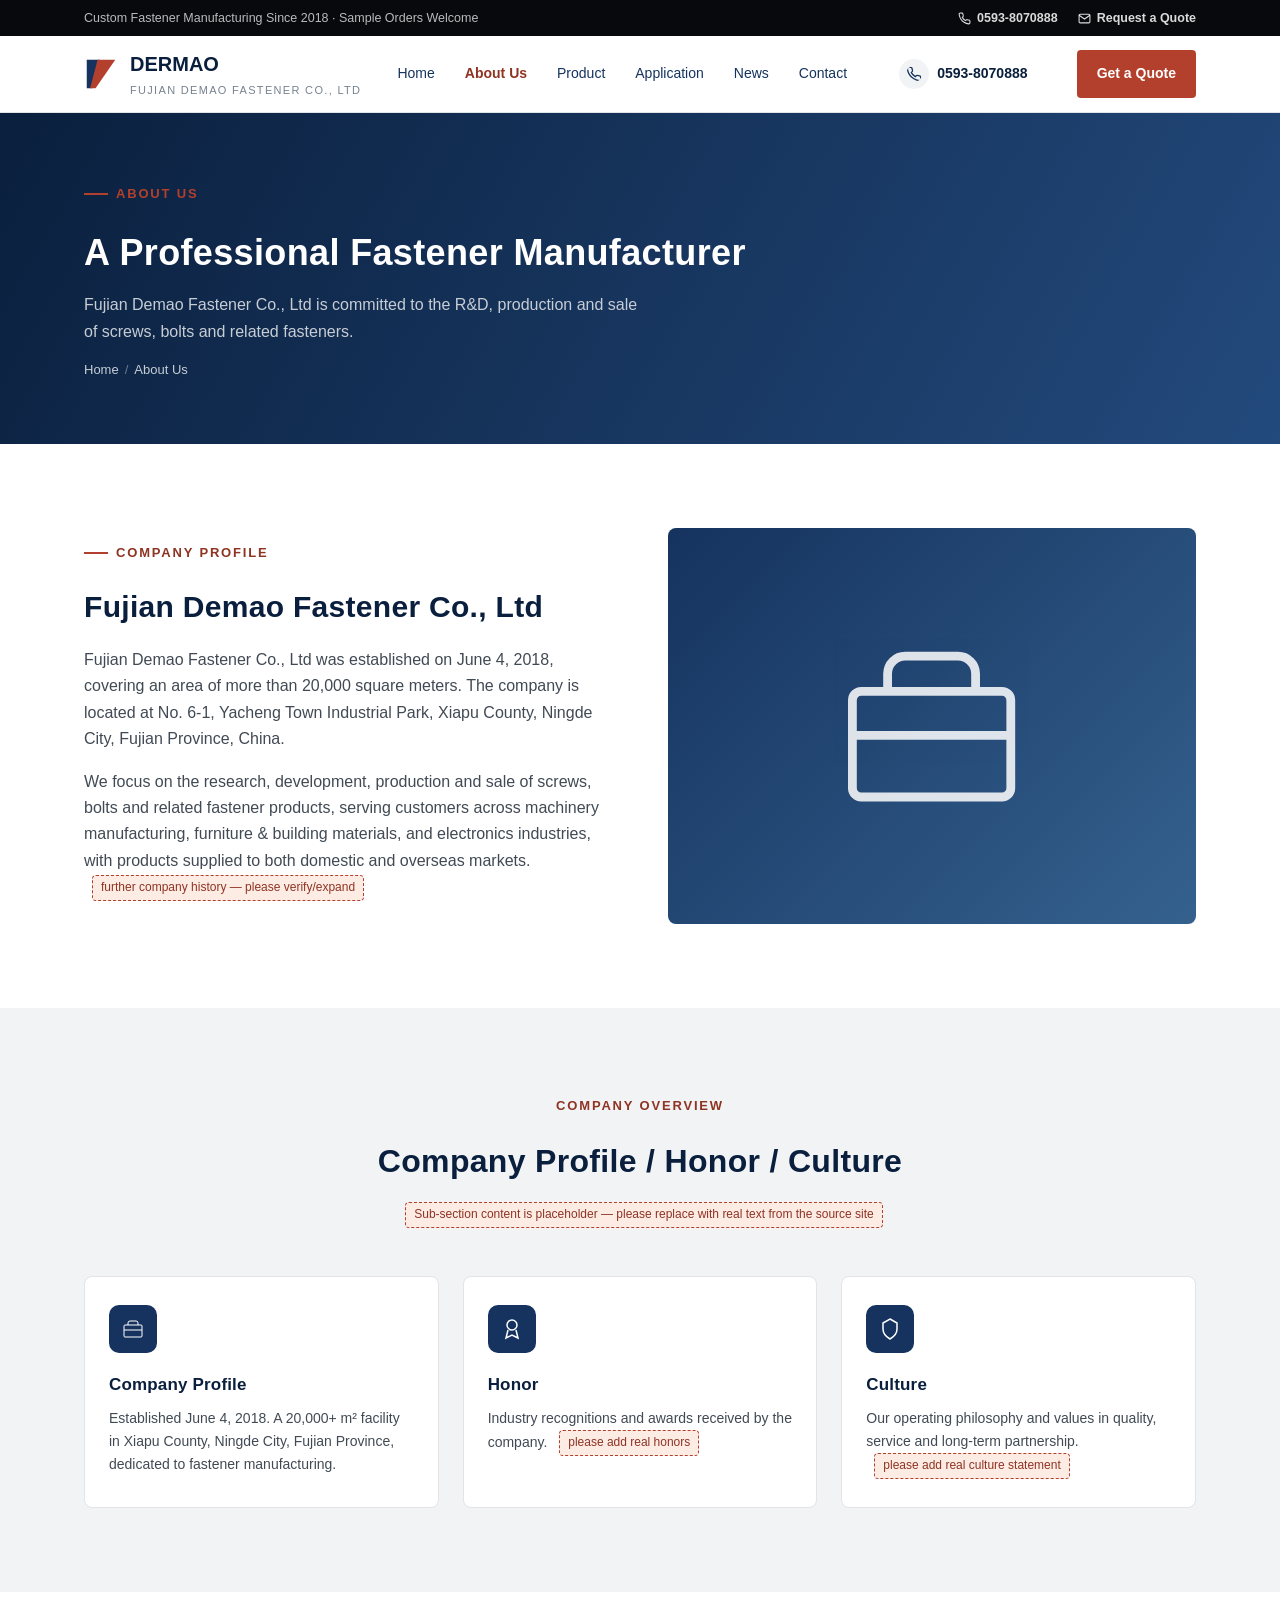
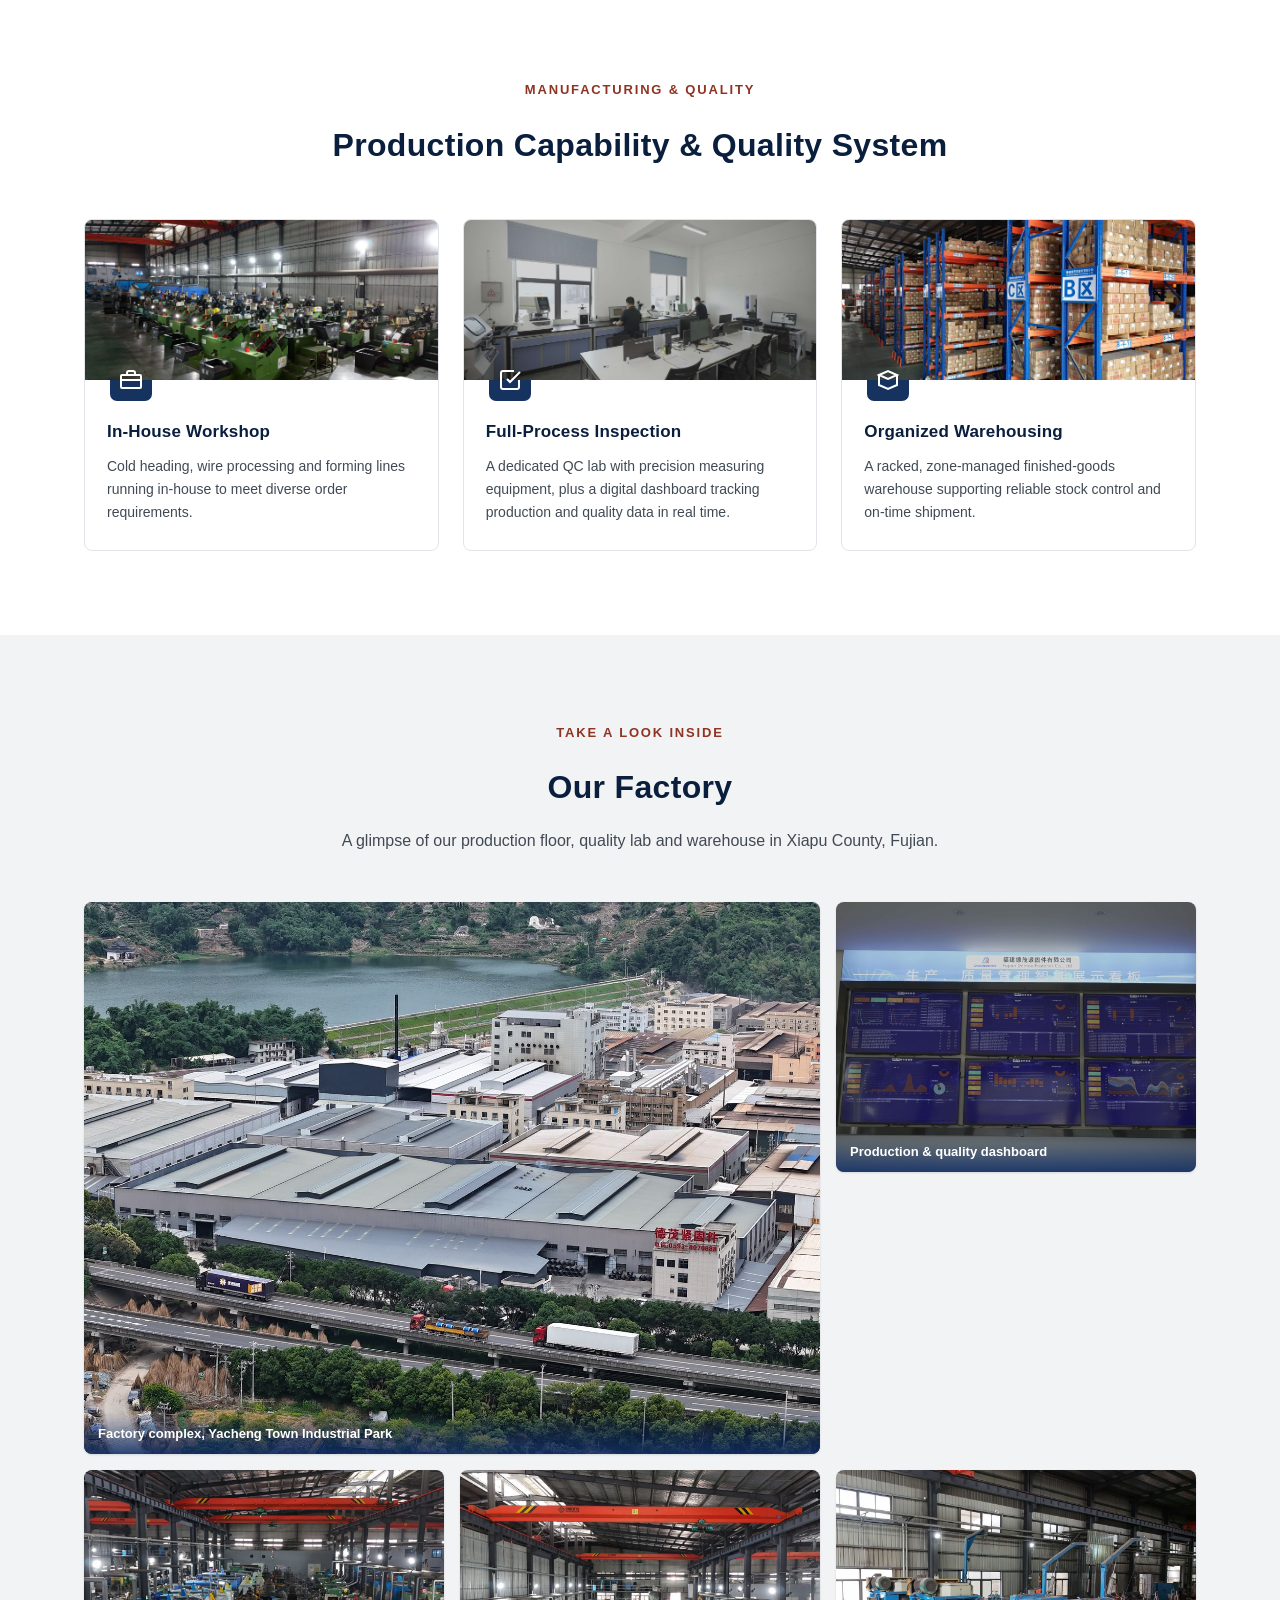
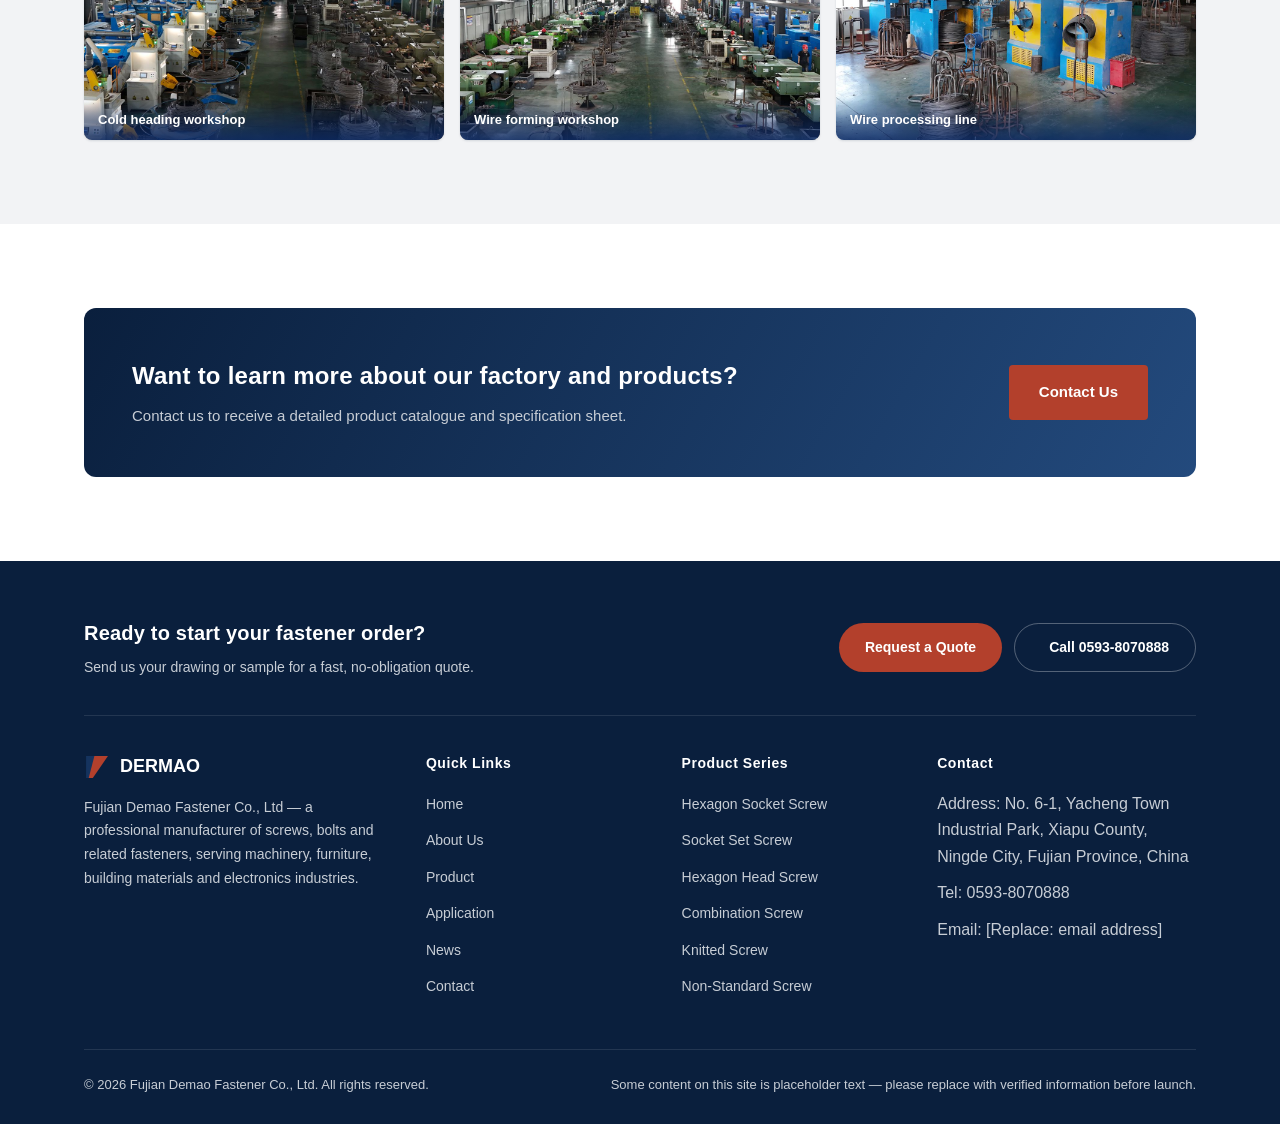
==== about.html @ 8a33d59e "Add files via upload" ====
<!DOCTYPE html>
<html lang="en">
<head>
<meta charset="UTF-8" />
<meta name="viewport" content="width=device-width, initial-scale=1.0" />
<title>About Us | Fujian Demao Fastener Co., Ltd</title>
<meta name="description" content="Learn about Fujian Demao Fastener Co., Ltd — established 2018, located in Xiapu County, Ningde City, Fujian Province." />
<link rel="icon" href="data:image/svg+xml,%3Csvg xmlns=%27http://www.w3.org/2000/svg%27 viewBox=%270 0 100 100%27%3E%3Cpolygon points=%278,8 46,8 24,92 8,92%27 fill=%27%2315335e%27/%3E%3Cpolygon points=%2740,8 92,8 34,92 18,92%27 fill=%27%23b3402c%27/%3E%3C/svg%3E" />
<link rel="stylesheet" href="css/style.css" />
</head>
<body>

<div class="topbar">
  <div class="container topbar-inner">
    <span class="topbar-msg">Custom Fastener Manufacturing Since 2018 &middot; Sample Orders Welcome</span>
    <div class="topbar-contact">
      <a href="tel:+865938070888"><svg viewBox="0 0 24 24" fill="none" stroke="currentColor" stroke-width="2"><path d="M22 16.9v3a2 2 0 01-2.2 2 19.8 19.8 0 01-8.6-3.1 19.5 19.5 0 01-6-6A19.8 19.8 0 012.1 4.2 2 2 0 014.1 2h3a2 2 0 012 1.7c.1.9.3 1.8.6 2.7a2 2 0 01-.4 2.1L8 9.9a16 16 0 006 6l1.4-1.3a2 2 0 012.1-.4c.9.3 1.8.5 2.7.6a2 2 0 011.8 2z"></path></svg> 0593-8070888</a>
      <a href="contact.html"><svg viewBox="0 0 24 24" fill="none" stroke="currentColor" stroke-width="2"><rect x="2" y="4" width="20" height="16" rx="2"></rect><path d="M22 6l-10 7L2 6"></path></svg> Request a Quote</a>
    </div>
  </div>
</div>
<header class="site-header">
  <div class="container nav">
    <a href="index.html" class="brand">
      <span class="brand-mark">
        <svg viewBox="0 0 100 100" aria-hidden="true">
          <polygon points="8,8 46,8 24,92 8,92" fill="#15335e"></polygon>
          <polygon points="40,8 92,8 34,92 18,92" fill="#b3402c"></polygon>
        </svg>
      </span>
      <span>
        DERMAO
        <span class="brand-text-en">Fujian Demao Fastener Co., Ltd</span>
      </span>
    </a>
    <nav class="nav-links">
      <a href="index.html">Home</a>
      <a href="about.html" class="active">About Us</a>
      <a href="products.html">Product</a>
      <a href="application.html">Application</a>
      <a href="news.html">News</a>
      <a href="contact.html">Contact</a>
    </nav>
    <a href="tel:+865938070888" class="nav-phone"><svg viewBox="0 0 24 24" fill="none" stroke="currentColor" stroke-width="2"><path d="M22 16.9v3a2 2 0 01-2.2 2 19.8 19.8 0 01-8.6-3.1 19.5 19.5 0 01-6-6A19.8 19.8 0 012.1 4.2 2 2 0 014.1 2h3a2 2 0 012 1.7c.1.9.3 1.8.6 2.7a2 2 0 01-.4 2.1L8 9.9a16 16 0 006 6l1.4-1.3a2 2 0 012.1-.4c.9.3 1.8.5 2.7.6a2 2 0 011.8 2z"></path></svg> 0593-8070888</a>
    <div class="nav-cta">
      <a href="contact.html" class="btn btn-primary">Get a Quote</a>
    </div>
    <button class="nav-toggle" aria-label="Open menu">
      <span></span><span></span><span></span>
    </button>
  </div>
</header>

<section class="page-hero">
  <div class="container">
    <div class="eyebrow">About Us</div>
    <h1>A Professional Fastener Manufacturer</h1>
    <p>Fujian Demao Fastener Co., Ltd is committed to the R&amp;D, production and sale of screws, bolts and related fasteners.</p>
    <div class="breadcrumb">
      <a href="index.html">Home</a><span class="sep">/</span>About Us
    </div>
  </div>
</section>

<section class="section">
  <div class="container">
    <div class="split">
      <div>
        <div class="eyebrow" style="color:#8f3323">Company Profile</div>
        <h2>Fujian Demao Fastener Co., Ltd</h2>
        <p>
          Fujian Demao Fastener Co., Ltd was established on June 4, 2018, covering an area of more than 20,000 square meters.
          The company is located at No. 6-1, Yacheng Town Industrial Park, Xiapu County, Ningde City, Fujian Province, China.
        </p>
        <p style="margin-top:14px">
          We focus on the research, development, production and sale of screws, bolts and related fastener products,
          serving customers across machinery manufacturing, furniture &amp; building materials, and electronics industries,
          with products supplied to both domestic and overseas markets.
          <span class="placeholder-note">further company history — please verify/expand</span>
        </p>
      </div>
      <div class="split-media">
        <svg viewBox="0 0 24 24" fill="none" stroke="currentColor" stroke-width="1"><rect x="3" y="8" width="18" height="12" rx="1"></rect><path d="M7 8V6a2 2 0 012-2h6a2 2 0 012 2v2M3 13h18"></path></svg>
      </div>
    </div>
  </div>
</section>

<section class="section section-alt">
  <div class="container">
    <div class="section-head">
      <div class="eyebrow">Company Overview</div>
      <h2>Company Profile / Honor / Culture</h2>
      <p><span class="placeholder-note">Sub-section content is placeholder — please replace with real text from the source site</span></p>
    </div>
    <div class="grid-3">
      <div class="feature-card">
        <div class="feature-icon"><svg viewBox="0 0 24 24" fill="none" stroke="white" stroke-width="1"><rect x="3" y="8" width="18" height="12" rx="1"></rect><path d="M7 8V6a2 2 0 012-2h6a2 2 0 012 2v2M3 13h18"></path></svg></div>
        <h3>Company Profile</h3>
        <p>Established June 4, 2018. A 20,000+ m&sup2; facility in Xiapu County, Ningde City, Fujian Province, dedicated to fastener manufacturing.</p>
      </div>
      <div class="feature-card">
        <div class="feature-icon"><svg viewBox="0 0 24 24" fill="none" stroke="white" stroke-width="1.5"><circle cx="12" cy="8" r="5"></circle><path d="M8 13l-2 8 6-3 6 3-2-8"></path></svg></div>
        <h3>Honor</h3>
        <p>Industry recognitions and awards received by the company. <span class="placeholder-note">please add real honors</span></p>
      </div>
      <div class="feature-card">
        <div class="feature-icon"><svg viewBox="0 0 24 24" fill="none" stroke="white" stroke-width="1.5"><path d="M12 2l7 4v6c0 5-3.5 8-7 10-3.5-2-7-5-7-10V6z"></path></svg></div>
        <h3>Culture</h3>
        <p>Our operating philosophy and values in quality, service and long-term partnership. <span class="placeholder-note">please add real culture statement</span></p>
      </div>
    </div>
  </div>
</section>

<section class="section">
  <div class="container">
    <div class="section-head">
      <div class="eyebrow">Manufacturing &amp; Quality</div>
      <h2>Production Capability &amp; Quality System</h2>
    </div>
    <div class="grid-3">
      <div class="feature-card photo-card">
        <div class="feature-photo"><img src="images/factory/cold-heading-line.jpg" alt="In-house cold heading production line" loading="lazy" /></div>
        <div class="feature-card-body">
          <div class="feature-icon"><svg viewBox="0 0 24 24" fill="none" stroke="white" stroke-width="2"><rect x="2" y="7" width="20" height="13" rx="1"></rect><path d="M8 7V5a2 2 0 012-2h4a2 2 0 012 2v2M2 12h20"></path></svg></div>
          <h3>In-House Workshop</h3>
          <p>Cold heading, wire processing and forming lines running in-house to meet diverse order requirements.</p>
        </div>
      </div>
      <div class="feature-card photo-card">
        <div class="feature-photo"><img src="images/factory/qc-lab.jpg" alt="Quality inspection laboratory" loading="lazy" /></div>
        <div class="feature-card-body">
          <div class="feature-icon"><svg viewBox="0 0 24 24" fill="none" stroke="white" stroke-width="2"><path d="M9 11l3 3L22 4"></path><path d="M21 12v7a2 2 0 01-2 2H5a2 2 0 01-2-2V5a2 2 0 012-2h11"></path></svg></div>
          <h3>Full-Process Inspection</h3>
          <p>A dedicated QC lab with precision measuring equipment, plus a digital dashboard tracking production and quality data in real time.</p>
        </div>
      </div>
      <div class="feature-card photo-card">
        <div class="feature-photo"><img src="images/factory/warehouse.jpg" alt="Finished goods warehouse" loading="lazy" /></div>
        <div class="feature-card-body">
          <div class="feature-icon"><svg viewBox="0 0 24 24" fill="none" stroke="white" stroke-width="2"><path d="M3 7l9-4 9 4-9 4-9-4z"></path><path d="M3 7v10l9 4 9-4V7"></path></svg></div>
          <h3>Organized Warehousing</h3>
          <p>A racked, zone-managed finished-goods warehouse supporting reliable stock control and on-time shipment.</p>
        </div>
      </div>
    </div>
  </div>
</section>

<section class="section section-alt">
  <div class="container">
    <div class="section-head">
      <div class="eyebrow">Take a Look Inside</div>
      <h2>Our Factory</h2>
      <p>A glimpse of our production floor, quality lab and warehouse in Xiapu County, Fujian.</p>
    </div>
    <div class="gallery-grid">
      <div class="gallery-item wide">
        <img src="images/factory/aerial-overview.jpg" alt="Aerial view of the Fujian Demao Fastener factory complex" loading="lazy" />
        <div class="gallery-caption">Factory complex, Yacheng Town Industrial Park</div>
      </div>
      <div class="gallery-item">
        <img src="images/factory/quality-dashboard.jpg" alt="Real-time production and quality management dashboard" loading="lazy" />
        <div class="gallery-caption">Production &amp; quality dashboard</div>
      </div>
      <div class="gallery-item">
        <img src="images/factory/production-floor-1.jpg" alt="Cold heading production floor" loading="lazy" />
        <div class="gallery-caption">Cold heading workshop</div>
      </div>
      <div class="gallery-item">
        <img src="images/factory/production-floor-2.jpg" alt="Wire forming production floor" loading="lazy" />
        <div class="gallery-caption">Wire forming workshop</div>
      </div>
      <div class="gallery-item">
        <img src="images/factory/wire-processing.jpg" alt="Wire drawing and processing equipment" loading="lazy" />
        <div class="gallery-caption">Wire processing line</div>
      </div>
    </div>
  </div>
</section>

<section class="section">
  <div class="container">
    <div class="cta-band">
      <div>
        <h3>Want to learn more about our factory and products?</h3>
        <p>Contact us to receive a detailed product catalogue and specification sheet.</p>
      </div>
      <a href="contact.html" class="btn btn-primary">Contact Us</a>
    </div>
  </div>
</section>

<footer class="site-footer">
  <div class="container">
    <div class="footer-cta-row">
      <div>
        <h3>Ready to start your fastener order?</h3>
        <p>Send us your drawing or sample for a fast, no-obligation quote.</p>
      </div>
      <div class="footer-cta-buttons">
        <a href="contact.html" class="btn-pill btn-pill-accent">Request a Quote</a>
        <a href="tel:+865938070888" class="btn-pill btn-pill-outline"><svg viewBox="0 0 24 24" fill="none" stroke="currentColor" stroke-width="2"><path d="M22 16.9v3a2 2 0 01-2.2 2 19.8 19.8 0 01-8.6-3.1 19.5 19.5 0 01-6-6A19.8 19.8 0 012.1 4.2 2 2 0 014.1 2h3a2 2 0 012 1.7c.1.9.3 1.8.6 2.7a2 2 0 01-.4 2.1L8 9.9a16 16 0 006 6l1.4-1.3a2 2 0 012.1-.4c.9.3 1.8.5 2.7.6a2 2 0 011.8 2z"></path></svg> Call 0593-8070888</a>
      </div>
    </div>
    <div class="footer-grid">
      <div>
        <div class="footer-brand">
          <span class="brand-mark"><svg viewBox="0 0 100 100" aria-hidden="true">
          <polygon points="8,8 46,8 24,92 8,92" fill="#15335e"></polygon>
          <polygon points="40,8 92,8 34,92 18,92" fill="#b3402c"></polygon>
        </svg></span>
          DERMAO
        </div>
        <p class="footer-desc">Fujian Demao Fastener Co., Ltd — a professional manufacturer of screws, bolts and related fasteners, serving machinery, furniture, building materials and electronics industries.</p>
      </div>
      <div class="footer-col">
        <h4>Quick Links</h4>
        <ul>
          <li><a href="index.html">Home</a></li>
          <li><a href="about.html">About Us</a></li>
          <li><a href="products.html">Product</a></li>
          <li><a href="application.html">Application</a></li>
          <li><a href="news.html">News</a></li>
          <li><a href="contact.html">Contact</a></li>
        </ul>
      </div>
      <div class="footer-col">
        <h4>Product Series</h4>
        <ul>
          <li><a href="products.html">Hexagon Socket Screw</a></li>
          <li><a href="products.html">Socket Set Screw</a></li>
          <li><a href="products.html">Hexagon Head Screw</a></li>
          <li><a href="products.html">Combination Screw</a></li>
          <li><a href="products.html">Knitted Screw</a></li>
          <li><a href="products.html">Non-Standard Screw</a></li>
        </ul>
      </div>
      <div class="footer-col">
        <h4>Contact</h4>
        <ul>
          <li>Address: No. 6-1, Yacheng Town Industrial Park, Xiapu County, Ningde City, Fujian Province, China</li>
          <li>Tel: 0593-8070888</li>
          <li>Email: [Replace: email address]</li>
        </ul>
      </div>
    </div>
    <div class="footer-bottom">
      <span>&copy; <span id="year">2026</span> Fujian Demao Fastener Co., Ltd. All rights reserved.</span>
      <span>Some content on this site is placeholder text — please replace with verified information before launch.</span>
    </div>
  </div>
</footer>

<script src="js/main.js"></script>
</body>
</html>
---- css/style.css ----
/* ==========================================================================
   Fujian Demao Fastener Co., Ltd — 网站样式
   配色：深蓝 #16324f（专业/工业） + 灰白 #f4f5f7（背景） + 橙色 #e8622c（强调）
   ========================================================================== */

:root {
  --navy-900: #0a1f3d;
  --navy-800: #15335e;
  --navy-700: #234a7d;
  --navy-600: #35618f;
  --steel-100: #f2f3f5;
  --steel-200: #e1e4e8;
  --steel-300: #c7cdd5;
  --steel-500: #77828f;
  --steel-700: #414a54;
  --ink-900: #14181d;
  --accent-500: #b3402c;
  --accent-600: #8f3323;
  --white: #ffffff;
  --dark-950: #07090c;
  --dark-900: #10141a;
  --dark-800: #191f27;
  --divider-dark: rgba(255, 255, 255, 0.14);
  --radius: 8px;
  --shadow-sm: 0 1px 3px rgba(15, 39, 64, 0.08), 0 1px 2px rgba(15, 39, 64, 0.06);
  --shadow-md: 0 6px 20px rgba(15, 39, 64, 0.12);
  --shadow-lg: 0 20px 50px rgba(15, 39, 64, 0.18);
  --container: 1160px;
  --font-sans: -apple-system, BlinkMacSystemFont, "Segoe UI", Roboto, "Helvetica Neue",
    Arial, sans-serif;
}

* { box-sizing: border-box; }
html { scroll-behavior: smooth; }

body {
  margin: 0;
  font-family: var(--font-sans);
  color: var(--ink-900);
  background: var(--white);
  line-height: 1.65;
  -webkit-font-smoothing: antialiased;
}

img { max-width: 100%; display: block; }
a { color: inherit; text-decoration: none; }
ul { margin: 0; padding: 0; list-style: none; }
h1, h2, h3, h4 { margin: 0; font-weight: 700; letter-spacing: 0.01em; }
p { margin: 0; }

.container {
  max-width: var(--container);
  margin: 0 auto;
  padding: 0 24px;
}

.placeholder-note {
  display: inline-block;
  font-size: 12px;
  color: var(--accent-600);
  background: #fdece4;
  border: 1px dashed var(--accent-500);
  border-radius: 4px;
  padding: 2px 8px;
  margin-left: 8px;
  vertical-align: middle;
}

/* ---------- Buttons ---------- */
.btn {
  display: inline-flex;
  align-items: center;
  gap: 8px;
  padding: 13px 28px;
  border-radius: 4px;
  font-weight: 600;
  font-size: 15px;
  border: 2px solid transparent;
  cursor: pointer;
  transition: transform 0.15s ease, box-shadow 0.15s ease, background 0.15s ease, color 0.15s ease;
}
.btn-primary {
  background: var(--accent-500);
  color: var(--white);
}
.btn-primary:hover { background: var(--accent-600); transform: translateY(-1px); box-shadow: var(--shadow-md); }
.btn-outline {
  background: transparent;
  border-color: rgba(255, 255, 255, 0.55);
  color: var(--white);
}
.btn-outline:hover { background: rgba(255, 255, 255, 0.12); }
.btn-outline-navy {
  background: transparent;
  border-color: var(--navy-800);
  color: var(--navy-800);
}
.btn-outline-navy:hover { background: var(--navy-800); color: var(--white); }

/* ---------- Promo topbar ---------- */
.topbar {
  background: var(--dark-950);
  color: rgba(255, 255, 255, 0.72);
  font-size: 12.5px;
}
.topbar-inner {
  display: flex;
  align-items: center;
  justify-content: space-between;
  height: 36px;
  gap: 16px;
}
.topbar-msg { white-space: nowrap; overflow: hidden; text-overflow: ellipsis; }
.topbar-contact { display: flex; align-items: center; gap: 20px; flex-shrink: 0; }
.topbar-contact a {
  display: inline-flex;
  align-items: center;
  gap: 6px;
  color: rgba(255, 255, 255, 0.85);
  font-weight: 600;
  white-space: nowrap;
  transition: color 0.15s ease;
}
.topbar-contact a svg { width: 13px; height: 13px; flex-shrink: 0; }
.topbar-contact a:hover { color: var(--accent-500); }

/* ---------- Header / Nav ---------- */
.site-header {
  position: sticky;
  top: 0;
  z-index: 100;
  background: var(--white);
  border-bottom: 1px solid var(--steel-200);
}
.nav-phone {
  display: inline-flex;
  align-items: center;
  gap: 8px;
  font-size: 14px;
  font-weight: 700;
  color: var(--navy-900);
  padding: 0 16px;
  white-space: nowrap;
}
.nav-phone svg {
  width: 30px;
  height: 30px;
  padding: 7px;
  border-radius: 50%;
  background: var(--steel-100);
  color: var(--navy-800);
  flex-shrink: 0;
}
.nav {
  display: flex;
  align-items: center;
  justify-content: space-between;
  height: 76px;
}
.brand {
  display: flex;
  align-items: center;
  gap: 12px;
  font-weight: 800;
  font-size: 20px;
  color: var(--navy-900);
}
.brand-mark {
  width: 34px;
  height: 34px;
  display: flex;
  align-items: center;
  justify-content: center;
  flex-shrink: 0;
}
.brand-mark svg { width: 100%; height: 100%; }
.footer-brand .brand-mark { width: 26px; height: 26px; }
.brand-text-en {
  display: block;
  font-size: 11px;
  font-weight: 500;
  letter-spacing: 0.12em;
  color: var(--steel-500);
  text-transform: uppercase;
}
.nav-links {
  display: flex;
  align-items: center;
  gap: 4px;
}
.nav-links a {
  padding: 10px 13px;
  font-size: 14px;
  font-weight: 500;
  color: var(--navy-800);
  border-radius: 4px;
  transition: background 0.15s ease, color 0.15s ease;
  white-space: nowrap;
}
.nav-links a:hover { background: var(--steel-100); }
.nav-links a.active { color: var(--accent-600); font-weight: 700; }
.nav-cta { margin-left: 10px; flex-shrink: 0; }
.nav-cta .btn-primary { padding: 10px 18px; font-size: 14px; white-space: nowrap; }

.nav-toggle {
  display: none;
  flex-direction: column;
  gap: 5px;
  background: none;
  border: none;
  cursor: pointer;
  padding: 8px;
}
.nav-toggle span {
  width: 24px;
  height: 2px;
  background: var(--navy-900);
  display: block;
}

/* ---------- Hero ---------- */
.hero {
  position: relative;
  background: linear-gradient(120deg, var(--navy-900) 0%, var(--navy-800) 55%, var(--navy-700) 100%);
  color: var(--white);
  overflow: hidden;
}
.hero.hero-photo {
  background-size: cover;
  background-position: center 60%;
}
.hero::before {
  content: "";
  position: absolute;
  inset: 0;
  background-image:
    linear-gradient(rgba(255,255,255,0.05) 1px, transparent 1px),
    linear-gradient(90deg, rgba(255,255,255,0.05) 1px, transparent 1px);
  background-size: 48px 48px;
  mask-image: linear-gradient(180deg, rgba(0,0,0,0.9), transparent 85%);
}
.hero-bolt {
  position: absolute;
  opacity: 0.10;
  z-index: 0;
}
.hero-bolt.b1 { width: 320px; right: -60px; top: -60px; transform: rotate(18deg); }
.hero-bolt.b2 { width: 200px; right: 12%; bottom: -80px; transform: rotate(-25deg); }
.hero-inner {
  position: relative;
  z-index: 1;
  padding: 108px 0 92px;
  max-width: 620px;
}
.eyebrow {
  display: inline-flex;
  align-items: center;
  gap: 8px;
  font-size: 13px;
  font-weight: 700;
  letter-spacing: 0.14em;
  text-transform: uppercase;
  color: var(--accent-500);
  margin-bottom: 18px;
}
.eyebrow::before { content: ""; width: 24px; height: 2px; background: var(--accent-500); }
.hero h1 {
  font-size: 44px;
  line-height: 1.25;
  margin-bottom: 20px;
}
.hero h1 span { color: var(--accent-500); }
.hero-sub {
  font-size: 17px;
  color: var(--steel-300);
  max-width: 520px;
  margin-bottom: 32px;
}
.hero-actions { display: flex; gap: 14px; flex-wrap: wrap; }

.hero-stats {
  display: grid;
  grid-template-columns: 1fr 1fr;
  gap: 16px;
}
.stat-card {
  background: rgba(255, 255, 255, 0.06);
  border: 1px solid rgba(255, 255, 255, 0.12);
  border-radius: var(--radius);
  padding: 22px 20px;
  backdrop-filter: blur(6px);
}
.stat-card .num {
  font-size: 30px;
  font-weight: 800;
  color: var(--white);
  display: flex;
  align-items: baseline;
  gap: 2px;
}
.stat-card .num .unit { font-size: 16px; color: var(--accent-500); font-weight: 700; }
.stat-card .label { font-size: 13px; color: var(--steel-300); margin-top: 6px; }

/* ---------- Trust strip ---------- */
.trust-strip {
  background: var(--white);
  border-bottom: 1px solid var(--steel-200);
}
.trust-strip-inner {
  display: flex;
  align-items: center;
  justify-content: space-between;
  flex-wrap: wrap;
  gap: 18px;
  padding: 22px 0;
}
.trust-item {
  display: flex;
  align-items: center;
  gap: 10px;
  font-size: 14px;
  font-weight: 700;
  color: var(--navy-900);
}
.trust-item svg { width: 22px; height: 22px; color: var(--accent-500); flex-shrink: 0; }

/* ---------- Category band (dark) ---------- */
.category-band { background: var(--dark-950); padding: 72px 0; }
.section-head.section-head--dark h2 { color: var(--white); }
.section-head.section-head--dark p { color: rgba(255, 255, 255, 0.6); }
.cat-badge-row {
  display: grid;
  grid-template-columns: repeat(6, 1fr);
  gap: 18px;
}
.cat-badge {
  display: flex;
  flex-direction: column;
  align-items: center;
  text-align: center;
  gap: 14px;
  padding: 20px 10px;
  border-radius: var(--radius);
  transition: background 0.2s ease, transform 0.2s ease;
}
.cat-badge:hover { background: rgba(255, 255, 255, 0.05); transform: translateY(-3px); }
.cat-badge-icon {
  width: 64px;
  height: 64px;
  border-radius: 50%;
  background: var(--dark-800);
  border: 1px solid var(--divider-dark);
  display: flex;
  align-items: center;
  justify-content: center;
  flex-shrink: 0;
}
.cat-badge-icon svg { width: 28px; height: 28px; color: var(--accent-500); }
.cat-badge-label { font-size: 13px; font-weight: 700; color: var(--white); line-height: 1.4; }

/* ---------- Stat band (dark, divided) ---------- */
.stat-band { background: var(--dark-900); }
.stat-band-row {
  display: flex;
  align-items: stretch;
}
.stat-band-item {
  flex: 1;
  text-align: center;
  padding: 52px 20px;
  border-left: 1px solid var(--divider-dark);
}
.stat-band-item:first-child { border-left: none; }
.stat-band-item .num {
  font-size: 34px;
  font-weight: 800;
  color: var(--white);
  display: flex;
  align-items: baseline;
  justify-content: center;
  gap: 2px;
}
.stat-band-item .num .unit { font-size: 18px; color: var(--accent-500); font-weight: 700; }
.stat-band-item .label {
  font-size: 13px;
  color: rgba(255, 255, 255, 0.6);
  margin-top: 8px;
  text-transform: uppercase;
  letter-spacing: 0.06em;
}

/* ---------- Footer pill CTA ---------- */
.footer-cta-row {
  display: flex;
  align-items: center;
  justify-content: space-between;
  flex-wrap: wrap;
  gap: 20px;
  padding-bottom: 36px;
  margin-bottom: 36px;
  border-bottom: 1px solid rgba(255, 255, 255, 0.1);
}
.footer-cta-row h3 { color: var(--white); font-size: 20px; margin-bottom: 6px; }
.footer-cta-row p { font-size: 14px; color: var(--steel-300); }
.footer-cta-buttons { display: flex; gap: 12px; flex-wrap: wrap; }
.btn-pill {
  display: inline-flex;
  align-items: center;
  gap: 8px;
  padding: 12px 26px;
  border-radius: 999px;
  font-weight: 700;
  font-size: 14px;
  white-space: nowrap;
  transition: transform 0.15s ease, box-shadow 0.15s ease, background 0.15s ease;
}
.btn-pill-accent { background: var(--accent-500); color: var(--white); }
.btn-pill-accent:hover { background: var(--accent-600); transform: translateY(-1px); box-shadow: var(--shadow-md); }
.btn-pill-outline { border: 1px solid rgba(255, 255, 255, 0.3); color: var(--white); }
.btn-pill-outline:hover { background: rgba(255, 255, 255, 0.1); }

/* ---------- Section shells ---------- */
.section { padding: 84px 0; }
.section-alt { background: var(--steel-100); }
.section-head {
  max-width: 640px;
  margin: 0 auto 48px;
  text-align: center;
}
.section-head .eyebrow { color: var(--accent-600); justify-content: center; }
.section-head .eyebrow::before { display: none; }
.section-head h2 { font-size: 32px; color: var(--navy-900); margin-bottom: 14px; }
.section-head p { color: var(--steel-700); font-size: 16px; }

/* ---------- Product grid ---------- */
.grid-3 { display: grid; grid-template-columns: repeat(3, 1fr); gap: 24px; }
.grid-4 { display: grid; grid-template-columns: repeat(4, 1fr); gap: 20px; }

.product-card {
  background: var(--white);
  border: 1px solid var(--steel-200);
  border-radius: var(--radius);
  overflow: hidden;
  transition: transform 0.2s ease, box-shadow 0.2s ease;
}
.product-card:hover { transform: translateY(-4px); box-shadow: var(--shadow-md); }
.product-thumb {
  height: 170px;
  background: linear-gradient(135deg, var(--steel-100), var(--steel-200));
  display: flex;
  align-items: center;
  justify-content: center;
  overflow: hidden;
}
.product-thumb svg { width: 64px; height: 64px; color: var(--navy-700); }
.product-thumb img {
  width: 100%;
  height: 100%;
  object-fit: cover;
  transition: transform 0.35s ease;
}
.product-card:hover .product-thumb img { transform: scale(1.06); }
.product-body { padding: 22px; }
.product-body h3 { font-size: 18px; color: var(--navy-900); margin-bottom: 8px; }
.product-body p { font-size: 14px; color: var(--steel-700); margin-bottom: 14px; }
.product-link {
  font-size: 14px;
  font-weight: 700;
  color: var(--accent-600);
  display: inline-flex;
  align-items: center;
  gap: 6px;
}

/* ---------- Photo gallery ---------- */
.gallery-grid {
  display: grid;
  grid-template-columns: repeat(3, 1fr);
  gap: 16px;
}
.gallery-item {
  border-radius: var(--radius);
  overflow: hidden;
  aspect-ratio: 4 / 3;
  position: relative;
  box-shadow: var(--shadow-sm);
}
.gallery-item.wide { grid-column: span 2; }
.gallery-item.tall { grid-row: span 2; aspect-ratio: auto; }
.gallery-item img {
  width: 100%;
  height: 100%;
  object-fit: cover;
  display: block;
  transition: transform 0.35s ease;
}
.gallery-item:hover img { transform: scale(1.05); }
.gallery-caption {
  position: absolute;
  left: 0; right: 0; bottom: 0;
  padding: 10px 14px;
  font-size: 13px;
  font-weight: 600;
  color: var(--white);
  background: linear-gradient(0deg, rgba(14,44,102,0.85), rgba(14,44,102,0));
}

/* ---------- Feature card with photo ---------- */
.feature-card.photo-card { padding: 0; overflow: hidden; }
.feature-card.photo-card .feature-photo { height: 160px; overflow: hidden; }
.feature-card.photo-card .feature-photo img { width: 100%; height: 100%; object-fit: cover; display: block; }
.feature-card.photo-card .feature-card-body { padding: 22px 22px 26px; }
.feature-card.photo-card .feature-icon { margin-top: -46px; margin-bottom: 14px; border: 3px solid var(--white); }

/* ---------- Feature list ---------- */
.feature-card {
  background: var(--white);
  border-radius: var(--radius);
  padding: 28px 24px;
  border: 1px solid var(--steel-200);
}
.feature-icon {
  width: 48px;
  height: 48px;
  border-radius: 10px;
  background: var(--navy-800);
  display: flex;
  align-items: center;
  justify-content: center;
  margin-bottom: 18px;
}
.feature-icon svg { width: 24px; height: 24px; color: var(--white); }
.feature-card h3 { font-size: 17px; color: var(--navy-900); margin-bottom: 8px; }
.feature-card p { font-size: 14px; color: var(--steel-700); }

/* ---------- Split section ---------- */
.split {
  display: grid;
  grid-template-columns: 1fr 1fr;
  gap: 56px;
  align-items: center;
}
.split-media {
  aspect-ratio: 4 / 3;
  border-radius: var(--radius);
  background: linear-gradient(135deg, var(--navy-800), var(--navy-600));
  position: relative;
  overflow: hidden;
  display: flex;
  align-items: center;
  justify-content: center;
}
.split-media svg { width: 40%; opacity: 0.85; color: var(--white); }
.split h2 { font-size: 30px; color: var(--navy-900); margin-bottom: 16px; }
.split p { color: var(--steel-700); margin-bottom: 16px; }
.split .checklist { margin-top: 20px; }
.split .checklist li {
  display: flex;
  align-items: flex-start;
  gap: 10px;
  font-size: 15px;
  color: var(--ink-900);
  margin-bottom: 12px;
}
.split .checklist svg { width: 20px; height: 20px; color: var(--accent-500); flex-shrink: 0; margin-top: 1px; }

/* ---------- Timeline (About) ---------- */
.timeline { position: relative; margin-top: 40px; }
.timeline::before {
  content: "";
  position: absolute;
  left: 20px;
  top: 6px;
  bottom: 6px;
  width: 2px;
  background: var(--steel-300);
}
.timeline-item { position: relative; padding-left: 56px; margin-bottom: 32px; }
.timeline-item:last-child { margin-bottom: 0; }
.timeline-dot {
  position: absolute;
  left: 12px;
  top: 2px;
  width: 18px;
  height: 18px;
  border-radius: 50%;
  background: var(--accent-500);
  border: 3px solid var(--white);
  box-shadow: 0 0 0 2px var(--steel-300);
}
.timeline-item .year { font-size: 14px; font-weight: 800; color: var(--accent-600); margin-bottom: 4px; }
.timeline-item h4 { font-size: 17px; color: var(--navy-900); margin-bottom: 6px; }
.timeline-item p { font-size: 14px; color: var(--steel-700); }

/* ---------- Certifications ---------- */
.cert-row { display: grid; grid-template-columns: repeat(5, 1fr); gap: 16px; }
.cert-badge {
  border: 1px dashed var(--steel-300);
  border-radius: var(--radius);
  padding: 22px 12px;
  text-align: center;
  color: var(--steel-500);
}
.cert-badge svg { width: 32px; height: 32px; margin: 0 auto 10px; color: var(--steel-500); }
.cert-badge span { display: block; font-size: 13px; font-weight: 600; }

/* ---------- Table (Products spec) ---------- */
.spec-table {
  width: 100%;
  border-collapse: collapse;
  background: var(--white);
  border: 1px solid var(--steel-200);
  border-radius: var(--radius);
  overflow: hidden;
}
.spec-table th, .spec-table td {
  padding: 14px 18px;
  text-align: left;
  font-size: 14px;
  border-bottom: 1px solid var(--steel-200);
}
.spec-table th {
  background: var(--navy-800);
  color: var(--white);
  font-weight: 700;
}
.spec-table tr:last-child td { border-bottom: none; }
.spec-table tr:nth-child(even) td { background: var(--steel-100); }
.table-scroll { overflow-x: auto; border-radius: var(--radius); }

/* ---------- CTA band ---------- */
.cta-band {
  background: linear-gradient(120deg, var(--navy-900), var(--navy-700));
  color: var(--white);
  border-radius: 12px;
  padding: 48px;
  display: flex;
  align-items: center;
  justify-content: space-between;
  gap: 24px;
  flex-wrap: wrap;
}
.cta-band h3 { font-size: 24px; margin-bottom: 8px; }
.cta-band p { color: var(--steel-300); font-size: 15px; }

/* ---------- Contact page ---------- */
.contact-grid { display: grid; grid-template-columns: 0.9fr 1.1fr; gap: 48px; }
.contact-info-card {
  background: var(--navy-900);
  color: var(--white);
  border-radius: var(--radius);
  padding: 36px;
}
.contact-info-card h3 { font-size: 20px; margin-bottom: 24px; }
.contact-row { display: flex; gap: 14px; margin-bottom: 22px; align-items: flex-start; }
.contact-row .ic {
  width: 40px; height: 40px; border-radius: 8px;
  background: rgba(255,255,255,0.1);
  display: flex; align-items: center; justify-content: center;
  flex-shrink: 0;
}
.contact-row .ic svg { width: 20px; height: 20px; color: var(--accent-500); }
.contact-row .label { font-size: 12px; color: var(--steel-300); margin-bottom: 3px; text-transform: uppercase; letter-spacing: 0.06em; }
.contact-row .value { font-size: 15px; font-weight: 600; }
.map-placeholder {
  margin-top: 28px;
  height: 160px;
  border-radius: var(--radius);
  background: repeating-linear-gradient(45deg, rgba(255,255,255,0.05), rgba(255,255,255,0.05) 10px, transparent 10px, transparent 20px);
  border: 1px dashed rgba(255,255,255,0.25);
  display: flex; align-items: center; justify-content: center;
  font-size: 13px; color: var(--steel-300);
  text-align: center; padding: 16px;
}
.map-placeholder.map-placeholder--photo {
  padding: 0;
  border: 1px solid rgba(255,255,255,0.2);
  overflow: hidden;
  background: none;
}
.map-placeholder.map-placeholder--photo img {
  width: 100%;
  height: 100%;
  object-fit: cover;
  display: block;
}

.contact-form {
  background: var(--white);
  border: 1px solid var(--steel-200);
  border-radius: var(--radius);
  padding: 36px;
}
.form-grid { display: grid; grid-template-columns: 1fr 1fr; gap: 18px; }
.form-field { margin-bottom: 18px; }
.form-field.full { grid-column: 1 / -1; }
.form-field label {
  display: block;
  font-size: 13px;
  font-weight: 700;
  color: var(--navy-900);
  margin-bottom: 6px;
}
.form-field input,
.form-field select,
.form-field textarea {
  width: 100%;
  padding: 12px 14px;
  border: 1px solid var(--steel-300);
  border-radius: 6px;
  font-family: inherit;
  font-size: 14px;
  color: var(--ink-900);
  background: var(--white);
  transition: border-color 0.15s ease, box-shadow 0.15s ease;
}
.form-field input:focus,
.form-field select:focus,
.form-field textarea:focus {
  outline: none;
  border-color: var(--navy-600);
  box-shadow: 0 0 0 3px rgba(44, 84, 130, 0.15);
}
.form-field textarea { resize: vertical; min-height: 120px; }
.form-note {
  font-size: 12px;
  color: var(--steel-500);
  margin-top: 8px;
}
.form-status {
  margin-top: 14px;
  font-size: 14px;
  font-weight: 600;
  display: none;
}
.form-status.show { display: block; }
.form-status.ok { color: #1c7c3f; }

/* ---------- Footer ---------- */
.site-footer {
  background: var(--navy-900);
  color: var(--steel-300);
  padding: 56px 0 28px;
}
.footer-grid {
  display: grid;
  grid-template-columns: 1.4fr 1fr 1fr 1.2fr;
  gap: 40px;
  padding-bottom: 40px;
  border-bottom: 1px solid rgba(255,255,255,0.1);
}
.footer-brand { display: flex; align-items: center; gap: 10px; color: var(--white); font-weight: 800; font-size: 18px; margin-bottom: 14px; }
.footer-desc { font-size: 14px; line-height: 1.7; max-width: 300px; }
.footer-col h4 { font-size: 14px; color: var(--white); margin-bottom: 16px; letter-spacing: 0.04em; }
.footer-col ul li { margin-bottom: 10px; }
.footer-col a { font-size: 14px; transition: color 0.15s ease; }
.footer-col a:hover { color: var(--accent-500); }
.footer-bottom {
  padding-top: 24px;
  display: flex;
  justify-content: space-between;
  align-items: center;
  font-size: 13px;
  flex-wrap: wrap;
  gap: 10px;
}

/* ---------- Page hero (inner pages) ---------- */
.page-hero {
  background: linear-gradient(120deg, var(--navy-900), var(--navy-700));
  color: var(--white);
  padding: 64px 0;
}
.page-hero .eyebrow { color: var(--accent-500); }
.page-hero h1 { font-size: 36px; margin-bottom: 10px; }
.page-hero p { color: var(--steel-300); max-width: 560px; }
.breadcrumb { font-size: 13px; color: var(--steel-300); margin-top: 14px; }
.breadcrumb a { color: var(--steel-300); }
.breadcrumb a:hover { color: var(--white); }
.breadcrumb .sep { margin: 0 6px; opacity: 0.5; }

/* ---------- Responsive ---------- */
@media (max-width: 1150px) {
  .nav-phone { display: none; }
}

@media (max-width: 960px) {
  .hero-inner { padding: 64px 0 48px; max-width: 100%; }
  .split { grid-template-columns: 1fr; }
  .split-media { order: -1; }
  .grid-3 { grid-template-columns: repeat(2, 1fr); }
  .grid-4 { grid-template-columns: repeat(2, 1fr); }
  .cert-row { grid-template-columns: repeat(3, 1fr); }
  .footer-grid { grid-template-columns: 1fr 1fr; }
  .contact-grid { grid-template-columns: 1fr; }
  .gallery-grid { grid-template-columns: repeat(2, 1fr); }
  .gallery-item.wide { grid-column: span 2; }
  .cat-badge-row { grid-template-columns: repeat(3, 1fr); }
  .stat-band-row { flex-wrap: wrap; }
  .stat-band-item { flex: 1 1 50%; border-left: none; border-top: 1px solid var(--divider-dark); }
  .stat-band-item:nth-child(odd) { border-left: none; }
  .stat-band-item:first-child, .stat-band-item:nth-child(2) { border-top: none; }
  .topbar-msg { display: none; }
  .topbar-inner { justify-content: center; }
}

@media (max-width: 900px) {
  .nav-links, .nav-cta { display: none; }
  .nav-toggle { display: flex; }
  .nav-links.open {
    display: flex;
    flex-direction: column;
    position: absolute;
    top: 76px;
    left: 0;
    right: 0;
    background: var(--white);
    border-bottom: 1px solid var(--steel-200);
    padding: 12px 24px 20px;
    gap: 4px;
    box-shadow: var(--shadow-md);
  }
  .hero h1 { font-size: 32px; }
  .hero-stats { grid-template-columns: 1fr 1fr; }
  .section { padding: 56px 0; }
  .grid-3, .grid-4 { grid-template-columns: 1fr 1fr; }
  .cert-row { grid-template-columns: repeat(2, 1fr); }
  .cta-band { padding: 32px 24px; flex-direction: column; align-items: flex-start; }
  .footer-grid { grid-template-columns: 1fr; gap: 28px; }
  .footer-cta-row { flex-direction: column; align-items: flex-start; }
  .form-grid { grid-template-columns: 1fr; }
  .gallery-grid { grid-template-columns: 1fr 1fr; }
  .gallery-item.wide { grid-column: span 2; }
  .trust-strip-inner { justify-content: flex-start; gap: 22px 28px; }
  .category-band { padding: 48px 0; }
}

@media (max-width: 480px) {
  .grid-3, .grid-4, .cert-row { grid-template-columns: 1fr 1fr; }
  .hero-stats { grid-template-columns: 1fr; }
  .cat-badge-row { grid-template-columns: repeat(2, 1fr); }
  .stat-band-item { flex: 1 1 100%; border-left: none !important; border-top: 1px solid var(--divider-dark); }
  .stat-band-item:first-child { border-top: none; }
}
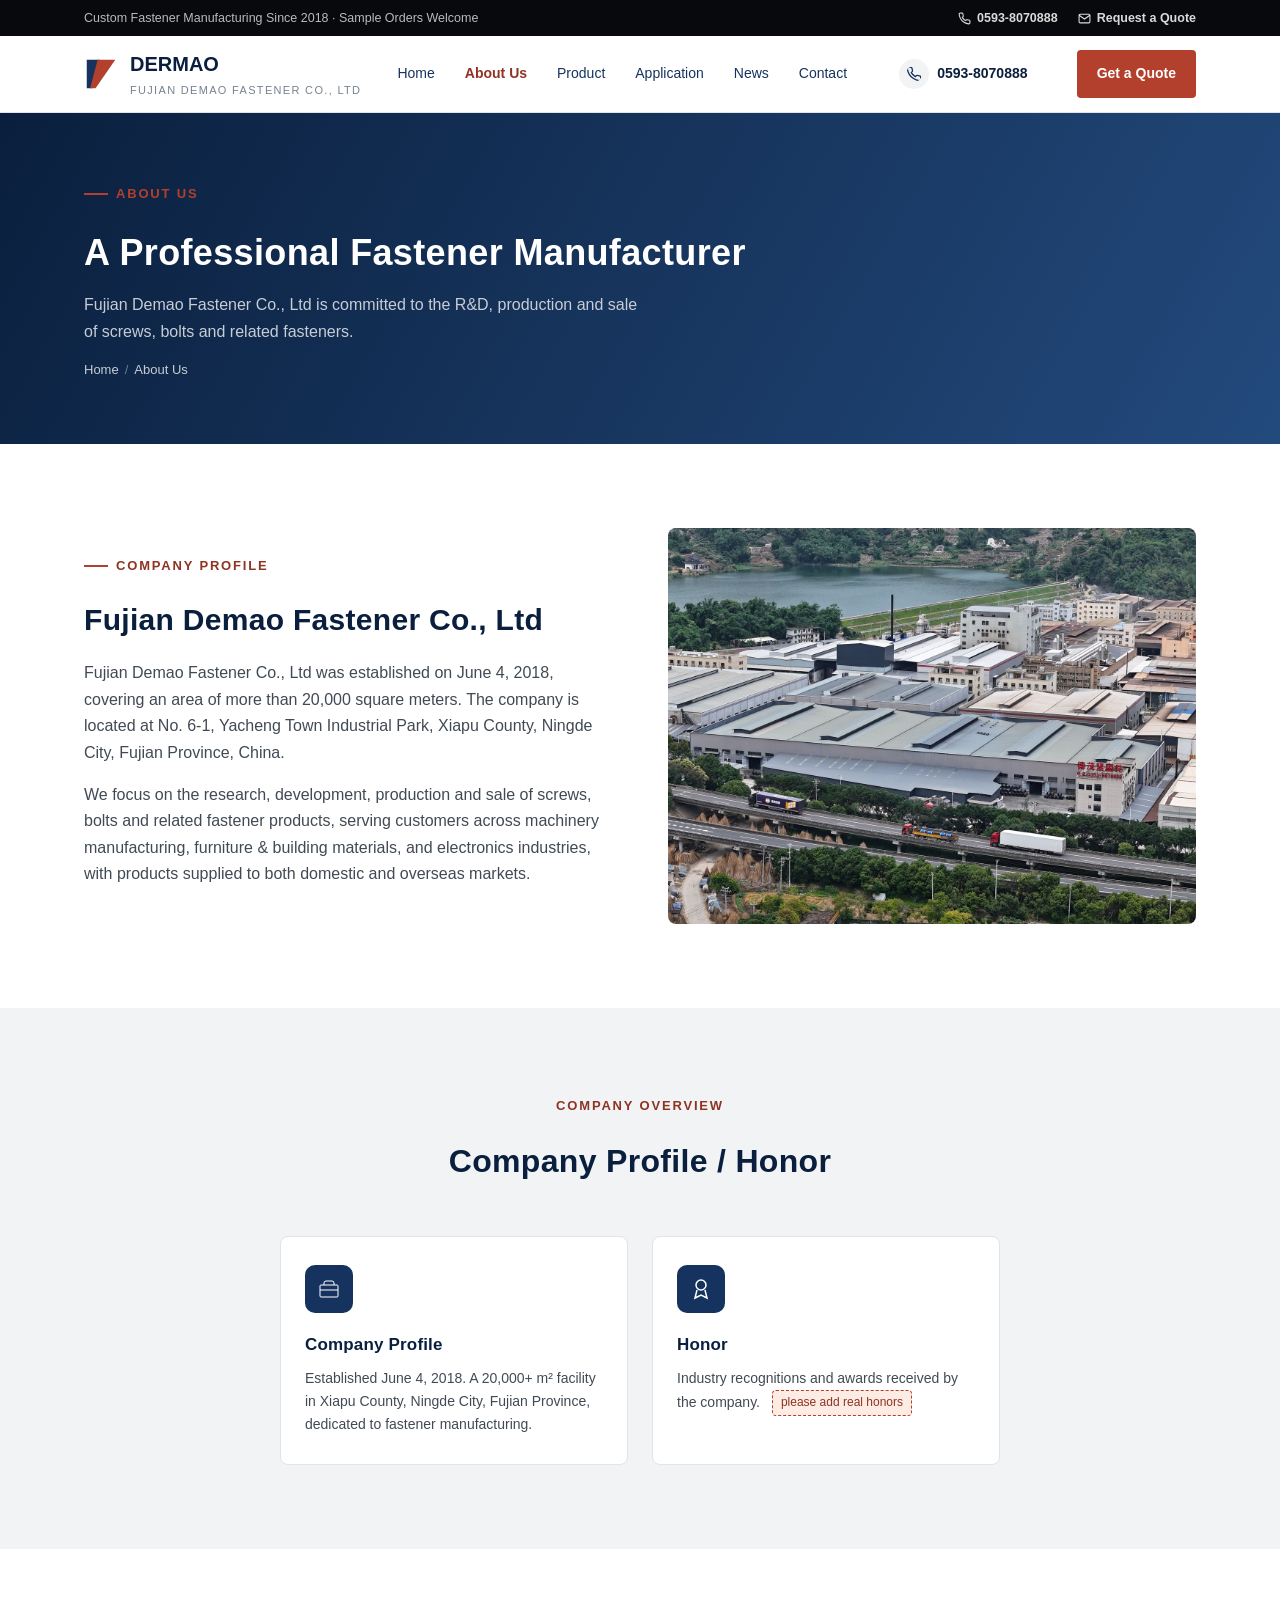
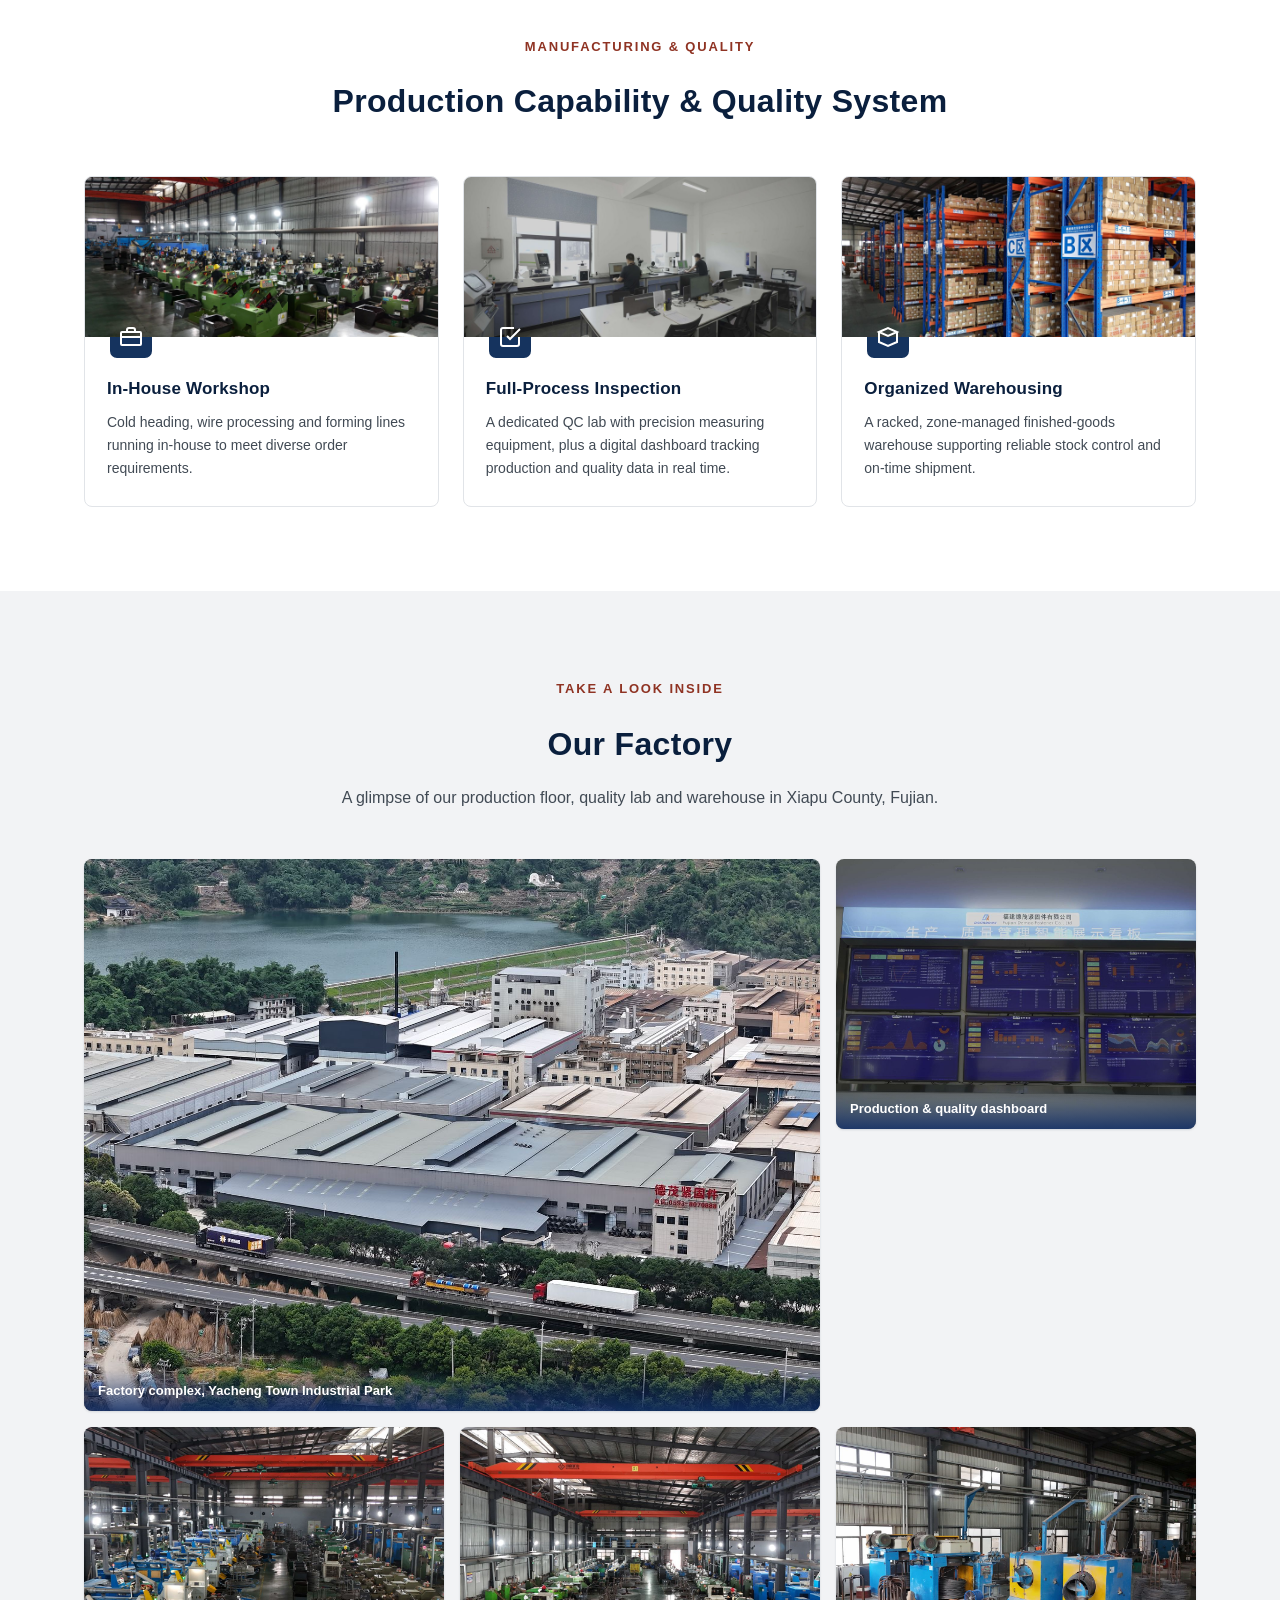
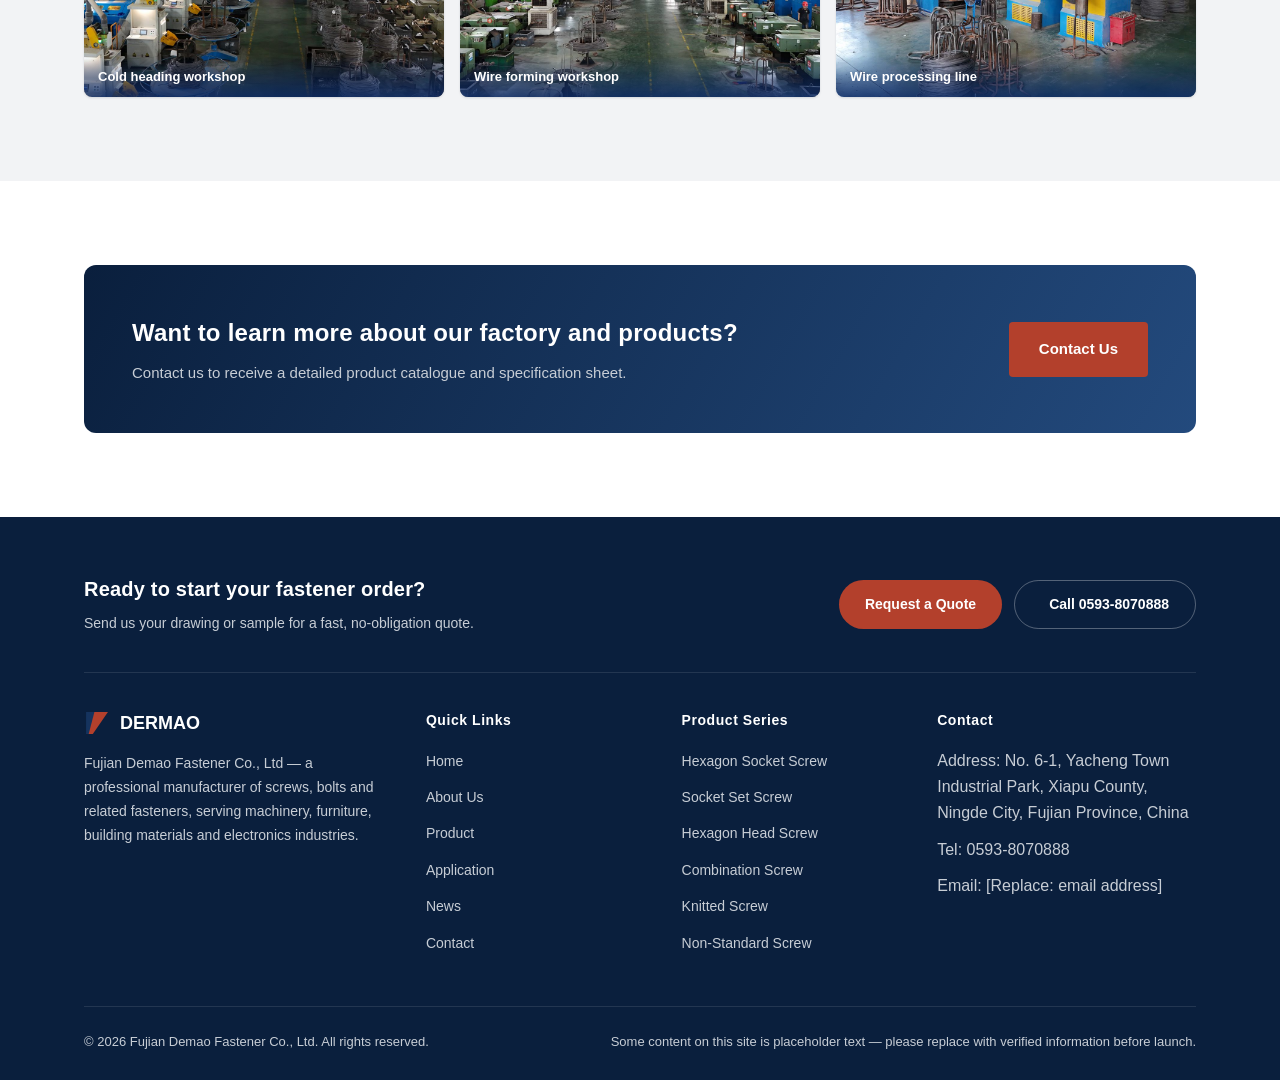
==== commit 09a22eff: "About page: remove Culture card, add real factory hero photo, remove placeholder notes Co-Authored-B" ====
--- a/about.html
+++ b/about.html
@@ -76,11 +76,10 @@
           We focus on the research, development, production and sale of screws, bolts and related fastener products,
           serving customers across machinery manufacturing, furniture &amp; building materials, and electronics industries,
           with products supplied to both domestic and overseas markets.
-          <span class="placeholder-note">further company history — please verify/expand</span>
         </p>
       </div>
       <div class="split-media">
-        <svg viewBox="0 0 24 24" fill="none" stroke="currentColor" stroke-width="1"><rect x="3" y="8" width="18" height="12" rx="1"></rect><path d="M7 8V6a2 2 0 012-2h6a2 2 0 012 2v2M3 13h18"></path></svg>
+        <img src="images/factory/aerial-overview.jpg" alt="Aerial view of the Fujian Demao Fastener factory complex" loading="lazy" />
       </div>
     </div>
   </div>
@@ -90,10 +89,9 @@
   <div class="container">
     <div class="section-head">
       <div class="eyebrow">Company Overview</div>
-      <h2>Company Profile / Honor / Culture</h2>
-      <p><span class="placeholder-note">Sub-section content is placeholder — please replace with real text from the source site</span></p>
-    </div>
-    <div class="grid-3">
+      <h2>Company Profile / Honor</h2>
+    </div>
+    <div class="grid-2">
       <div class="feature-card">
         <div class="feature-icon"><svg viewBox="0 0 24 24" fill="none" stroke="white" stroke-width="1"><rect x="3" y="8" width="18" height="12" rx="1"></rect><path d="M7 8V6a2 2 0 012-2h6a2 2 0 012 2v2M3 13h18"></path></svg></div>
         <h3>Company Profile</h3>
@@ -103,11 +101,6 @@
         <div class="feature-icon"><svg viewBox="0 0 24 24" fill="none" stroke="white" stroke-width="1.5"><circle cx="12" cy="8" r="5"></circle><path d="M8 13l-2 8 6-3 6 3-2-8"></path></svg></div>
         <h3>Honor</h3>
         <p>Industry recognitions and awards received by the company. <span class="placeholder-note">please add real honors</span></p>
-      </div>
-      <div class="feature-card">
-        <div class="feature-icon"><svg viewBox="0 0 24 24" fill="none" stroke="white" stroke-width="1.5"><path d="M12 2l7 4v6c0 5-3.5 8-7 10-3.5-2-7-5-7-10V6z"></path></svg></div>
-        <h3>Culture</h3>
-        <p>Our operating philosophy and values in quality, service and long-term partnership. <span class="placeholder-note">please add real culture statement</span></p>
       </div>
     </div>
   </div>
--- a/css/style.css
+++ b/css/style.css
@@ -434,6 +434,7 @@
 
 /* ---------- Product grid ---------- */
 .grid-3 { display: grid; grid-template-columns: repeat(3, 1fr); gap: 24px; }
+.grid-2 { display: grid; grid-template-columns: repeat(2, 1fr); gap: 24px; max-width: 720px; margin: 0 auto; }
 .grid-4 { display: grid; grid-template-columns: repeat(4, 1fr); gap: 20px; }
 
 .product-card {
@@ -551,6 +552,7 @@
   justify-content: center;
 }
 .split-media svg { width: 40%; opacity: 0.85; color: var(--white); }
+.split-media img { width: 100%; height: 100%; object-fit: cover; display: block; }
 .split h2 { font-size: 30px; color: var(--navy-900); margin-bottom: 16px; }
 .split p { color: var(--steel-700); margin-bottom: 16px; }
 .split .checklist { margin-top: 20px; }
@@ -604,6 +606,43 @@
 .cert-badge svg { width: 32px; height: 32px; margin: 0 auto 10px; color: var(--steel-500); }
 .cert-badge span { display: block; font-size: 13px; font-weight: 600; }
 
+.cert-gallery { display: grid; grid-template-columns: repeat(2, 1fr); gap: 24px; }
+.cert-card {
+  background: var(--white);
+  border: 1px solid var(--steel-200);
+  border-radius: var(--radius);
+  overflow: hidden;
+  transition: transform 0.2s ease, box-shadow 0.2s ease;
+}
+.cert-card:hover { transform: translateY(-4px); box-shadow: var(--shadow-md); }
+.cert-card-media {
+  display: block;
+  background: var(--steel-100);
+  padding: 20px;
+}
+.cert-card-media img {
+  width: 100%;
+  height: 340px;
+  object-fit: contain;
+  display: block;
+}
+.cert-card-body { padding: 20px 22px 22px; }
+.cert-card-body h3 { font-size: 17px; color: var(--navy-900); margin-bottom: 10px; }
+.cert-meta { list-style: none; padding: 0; margin: 0 0 14px; }
+.cert-meta li { font-size: 13px; color: var(--steel-700); line-height: 1.7; }
+.cert-meta li strong { color: var(--navy-900); font-weight: 700; }
+.cert-view-link {
+  font-size: 14px;
+  font-weight: 700;
+  color: var(--accent-600);
+  display: inline-flex;
+  align-items: center;
+  gap: 6px;
+}
+@media (max-width: 720px) {
+  .cert-gallery { grid-template-columns: 1fr; }
+}
+
 /* ---------- Table (Products spec) ---------- */
 .spec-table {
   width: 100%;
@@ -735,6 +774,7 @@
 }
 .form-status.show { display: block; }
 .form-status.ok { color: #1c7c3f; }
+.form-status.error { color: var(--accent-500); }
 
 /* ---------- Footer ---------- */
 .site-footer {
@@ -837,6 +877,7 @@
 
 @media (max-width: 480px) {
   .grid-3, .grid-4, .cert-row { grid-template-columns: 1fr 1fr; }
+  .grid-2 { grid-template-columns: 1fr; }
   .hero-stats { grid-template-columns: 1fr; }
   .cat-badge-row { grid-template-columns: repeat(2, 1fr); }
   .stat-band-item { flex: 1 1 100%; border-left: none !important; border-top: 1px solid var(--divider-dark); }
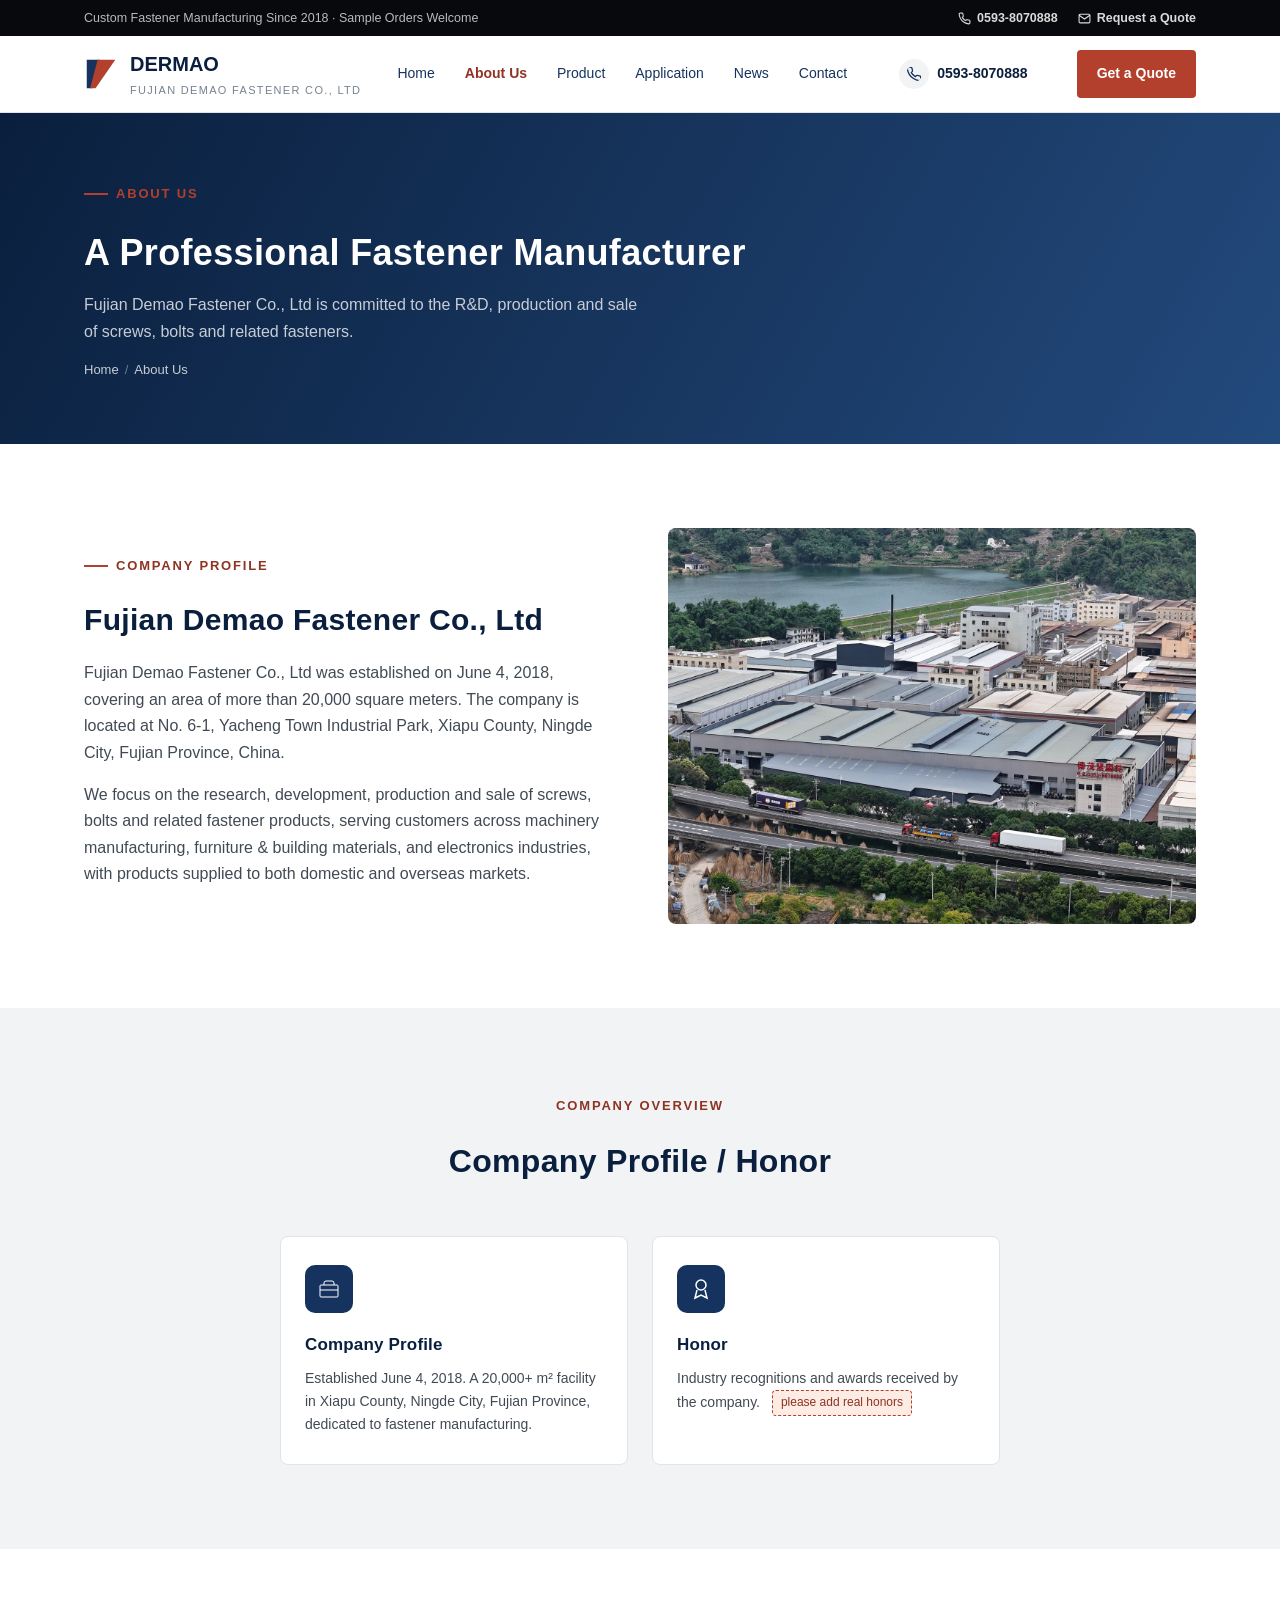
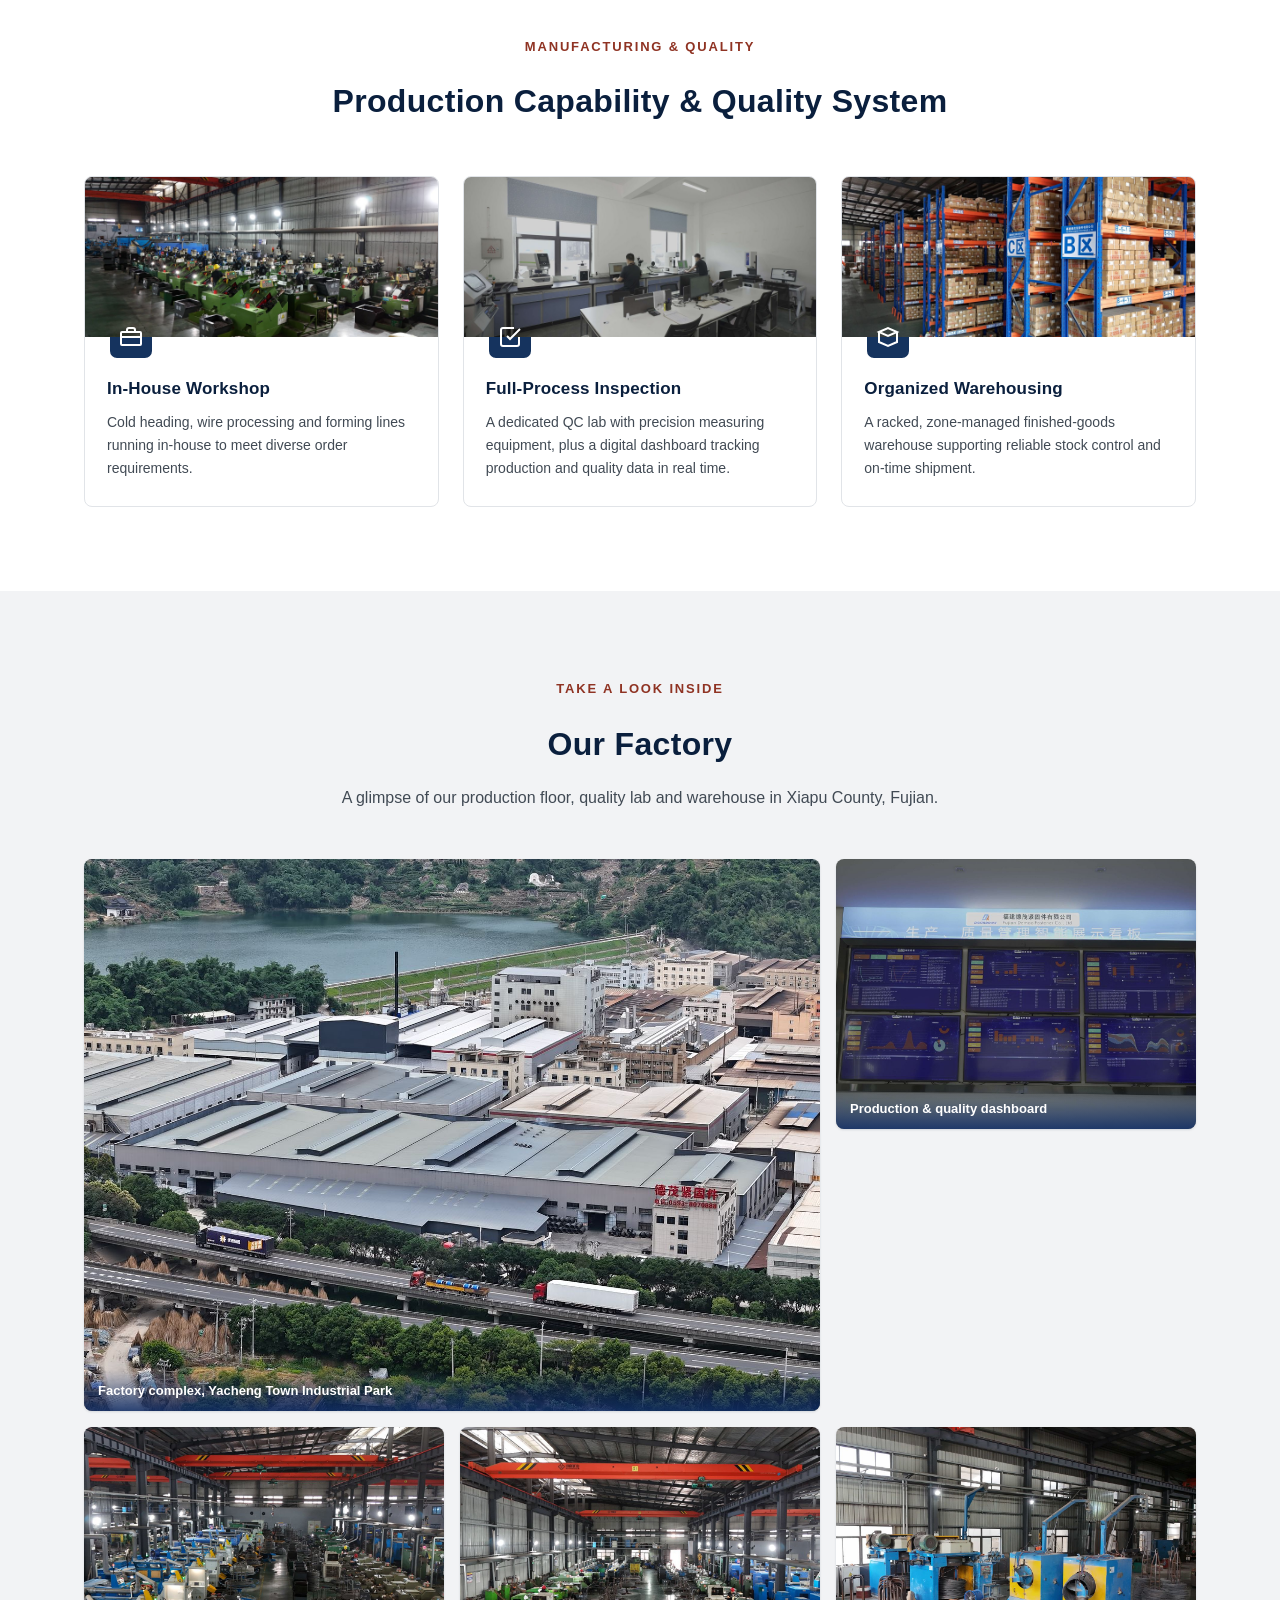
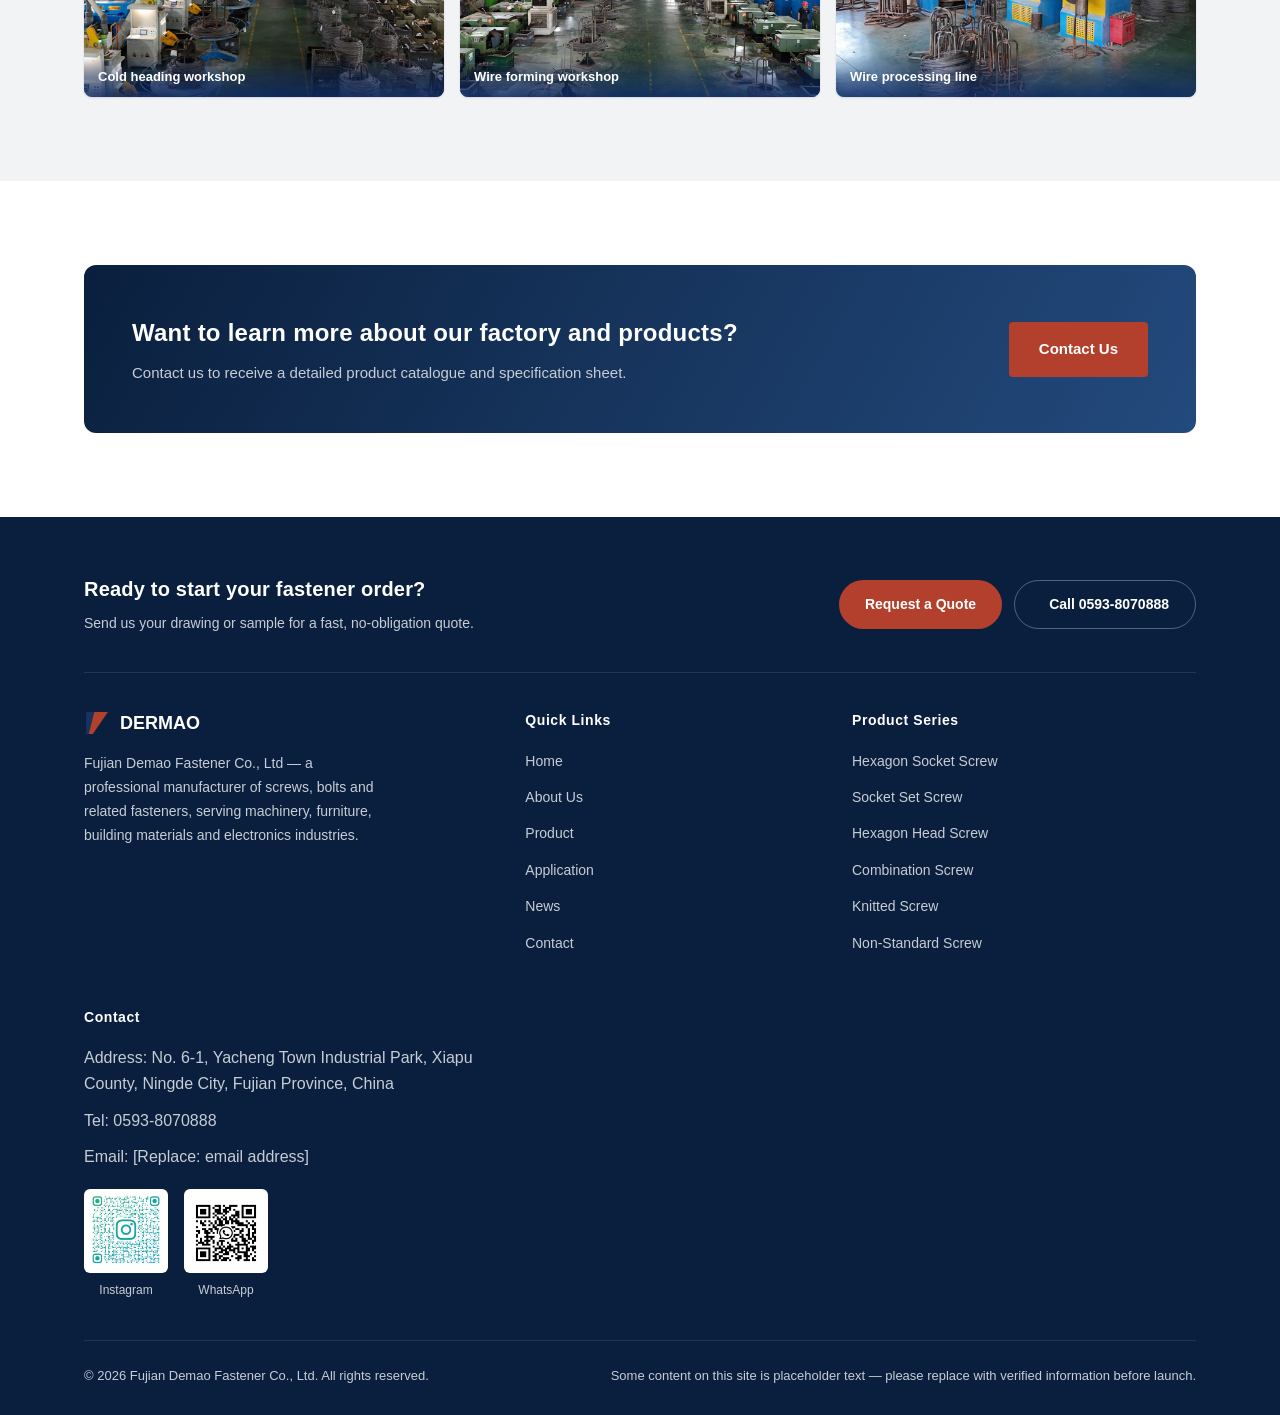
==== commit 420bc642: "Add Instagram/WhatsApp QR codes to footer across all pages; homepage footer nav dropdown Co-Authored" ====
--- a/about.html
+++ b/about.html
@@ -237,6 +237,16 @@
           <li>Tel: 0593-8070888</li>
           <li>Email: [Replace: email address]</li>
         </ul>
+        <div class="footer-qr-row">
+          <div class="footer-qr-item">
+            <img src="images/contact/qr-instagram.jpg" alt="Instagram QR code" loading="lazy" />
+            <span>Instagram</span>
+          </div>
+          <div class="footer-qr-item">
+            <img src="images/contact/qr-whatsapp.jpg" alt="WhatsApp QR code" loading="lazy" />
+            <span>WhatsApp</span>
+          </div>
+        </div>
       </div>
     </div>
     <div class="footer-bottom">
--- a/css/style.css
+++ b/css/style.css
@@ -381,6 +381,7 @@
   gap: 2px;
 }
 .stat-band-item .num .unit { font-size: 18px; color: var(--accent-500); font-weight: 700; }
+.stat-band-item .num.num-sm { font-size: 22px; }
 .stat-band-item .label {
   font-size: 13px;
   color: rgba(255, 255, 255, 0.6);
@@ -784,7 +785,7 @@
 }
 .footer-grid {
   display: grid;
-  grid-template-columns: 1.4fr 1fr 1fr 1.2fr;
+  grid-template-columns: 1.4fr 1fr 1.2fr;
   gap: 40px;
   padding-bottom: 40px;
   border-bottom: 1px solid rgba(255,255,255,0.1);
@@ -795,6 +796,50 @@
 .footer-col ul li { margin-bottom: 10px; }
 .footer-col a { font-size: 14px; transition: color 0.15s ease; }
 .footer-col a:hover { color: var(--accent-500); }
+.footer-dropdown summary {
+  cursor: pointer;
+  font-size: 14px;
+  color: var(--steel-300);
+  list-style: none;
+  display: flex;
+  align-items: center;
+  justify-content: space-between;
+  transition: color 0.15s ease;
+}
+.footer-dropdown summary::-webkit-details-marker { display: none; }
+.footer-dropdown summary:hover { color: var(--accent-500); }
+.footer-dropdown summary::after {
+  content: "";
+  width: 7px;
+  height: 7px;
+  border-right: 1.5px solid currentColor;
+  border-bottom: 1.5px solid currentColor;
+  transform: rotate(45deg);
+  transition: transform 0.2s ease;
+  margin-left: 8px;
+  flex-shrink: 0;
+}
+.footer-dropdown[open] summary::after { transform: rotate(-135deg); }
+.footer-submenu {
+  margin: 10px 0 4px;
+  padding-left: 14px;
+  border-left: 1px solid rgba(255, 255, 255, 0.15);
+}
+.footer-submenu li { margin-bottom: 8px; }
+.footer-submenu a { font-size: 13px; color: var(--steel-300); opacity: 0.85; }
+.footer-submenu a:hover { opacity: 1; }
+
+.footer-qr-row { display: flex; gap: 16px; margin-top: 18px; }
+.footer-qr-item { text-align: center; }
+.footer-qr-item img {
+  width: 84px;
+  height: 84px;
+  border-radius: 6px;
+  background: var(--white);
+  padding: 4px;
+  display: block;
+}
+.footer-qr-item span { display: block; margin-top: 8px; font-size: 12px; color: var(--steel-300); }
 .footer-bottom {
   padding-top: 24px;
   display: flex;
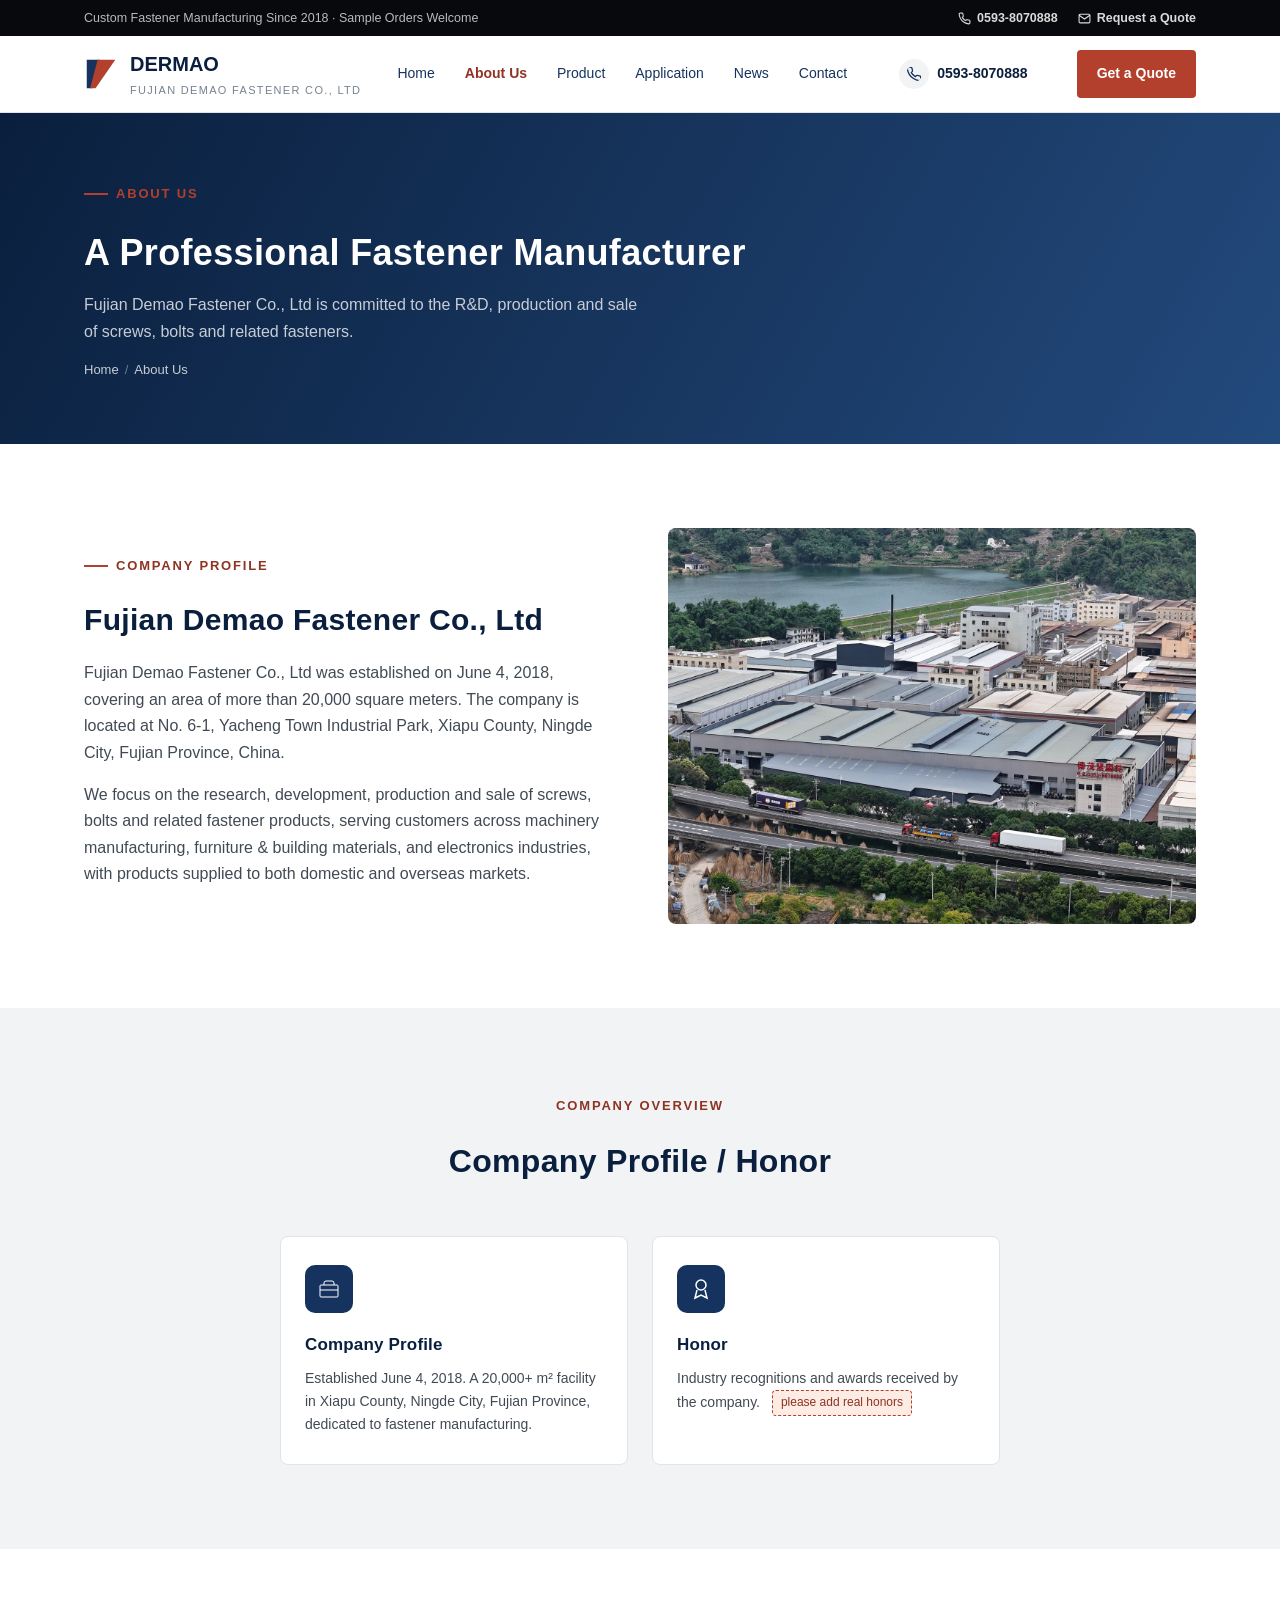
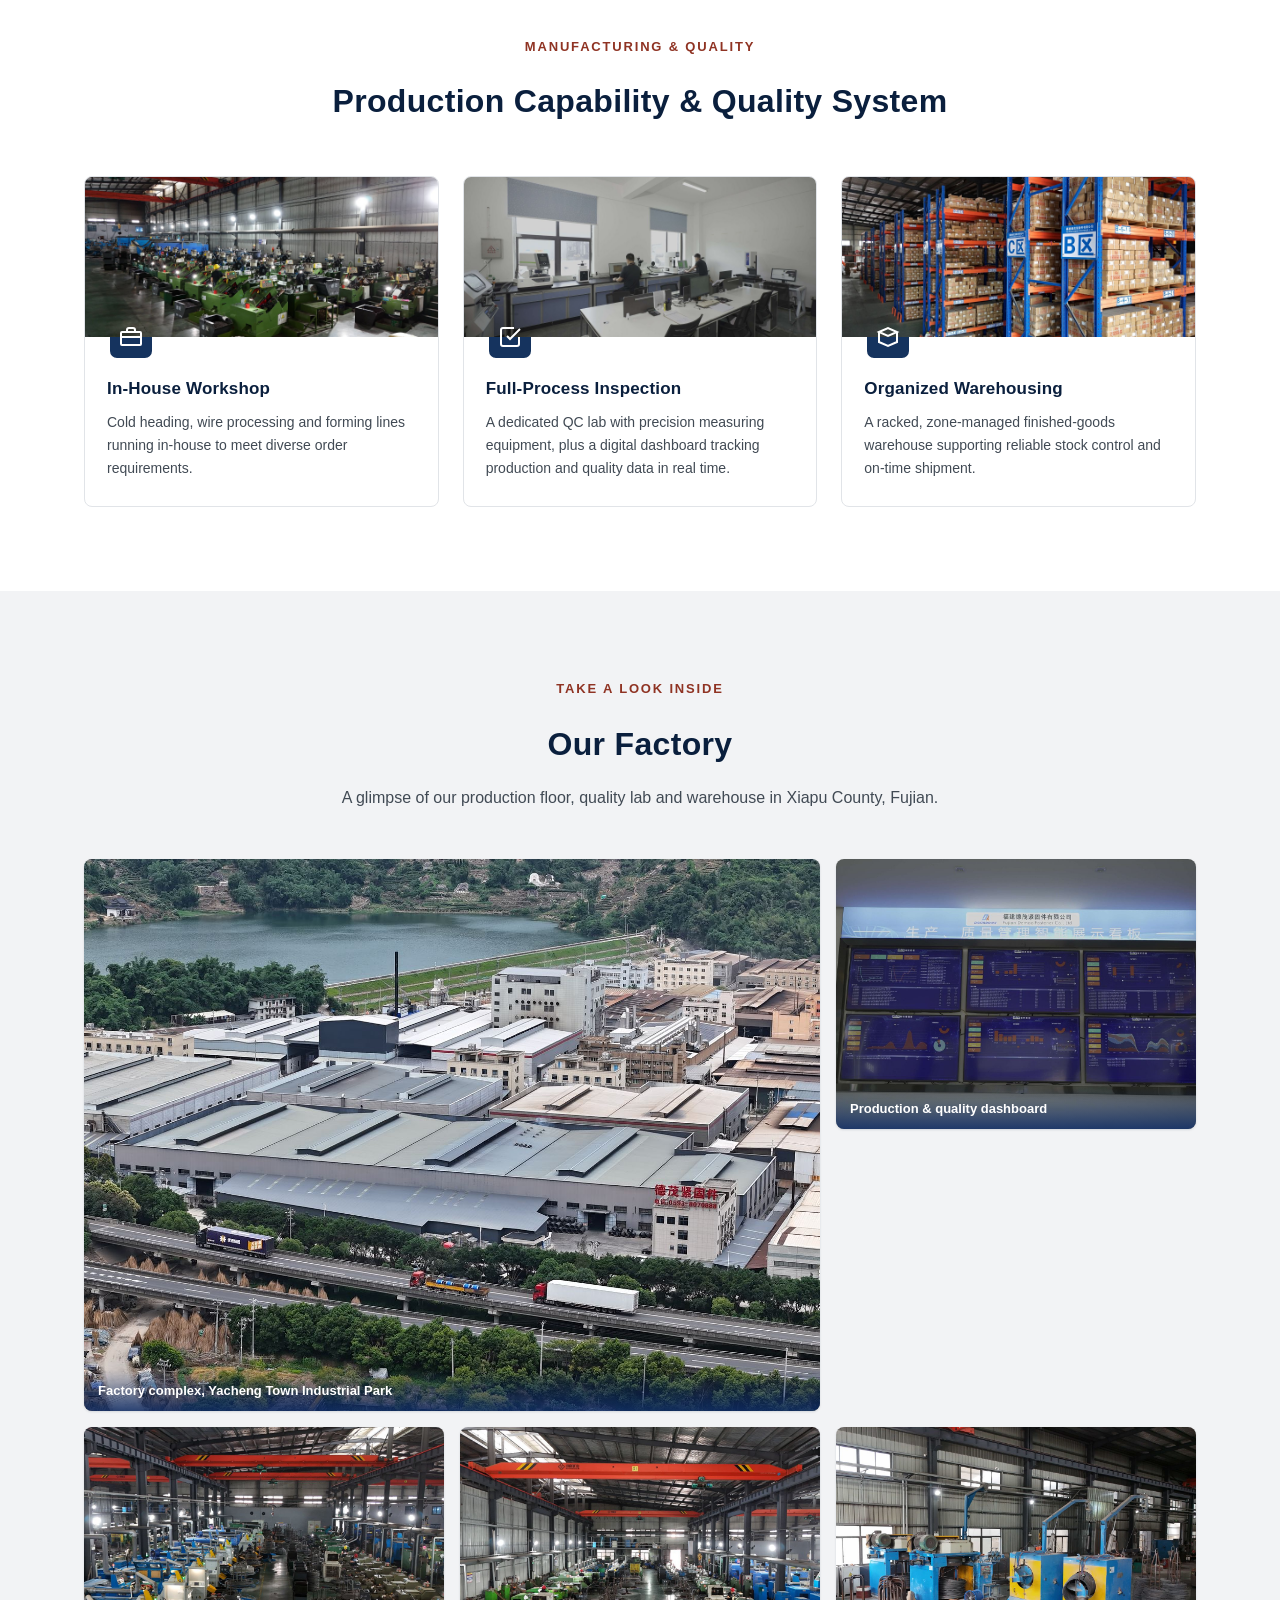
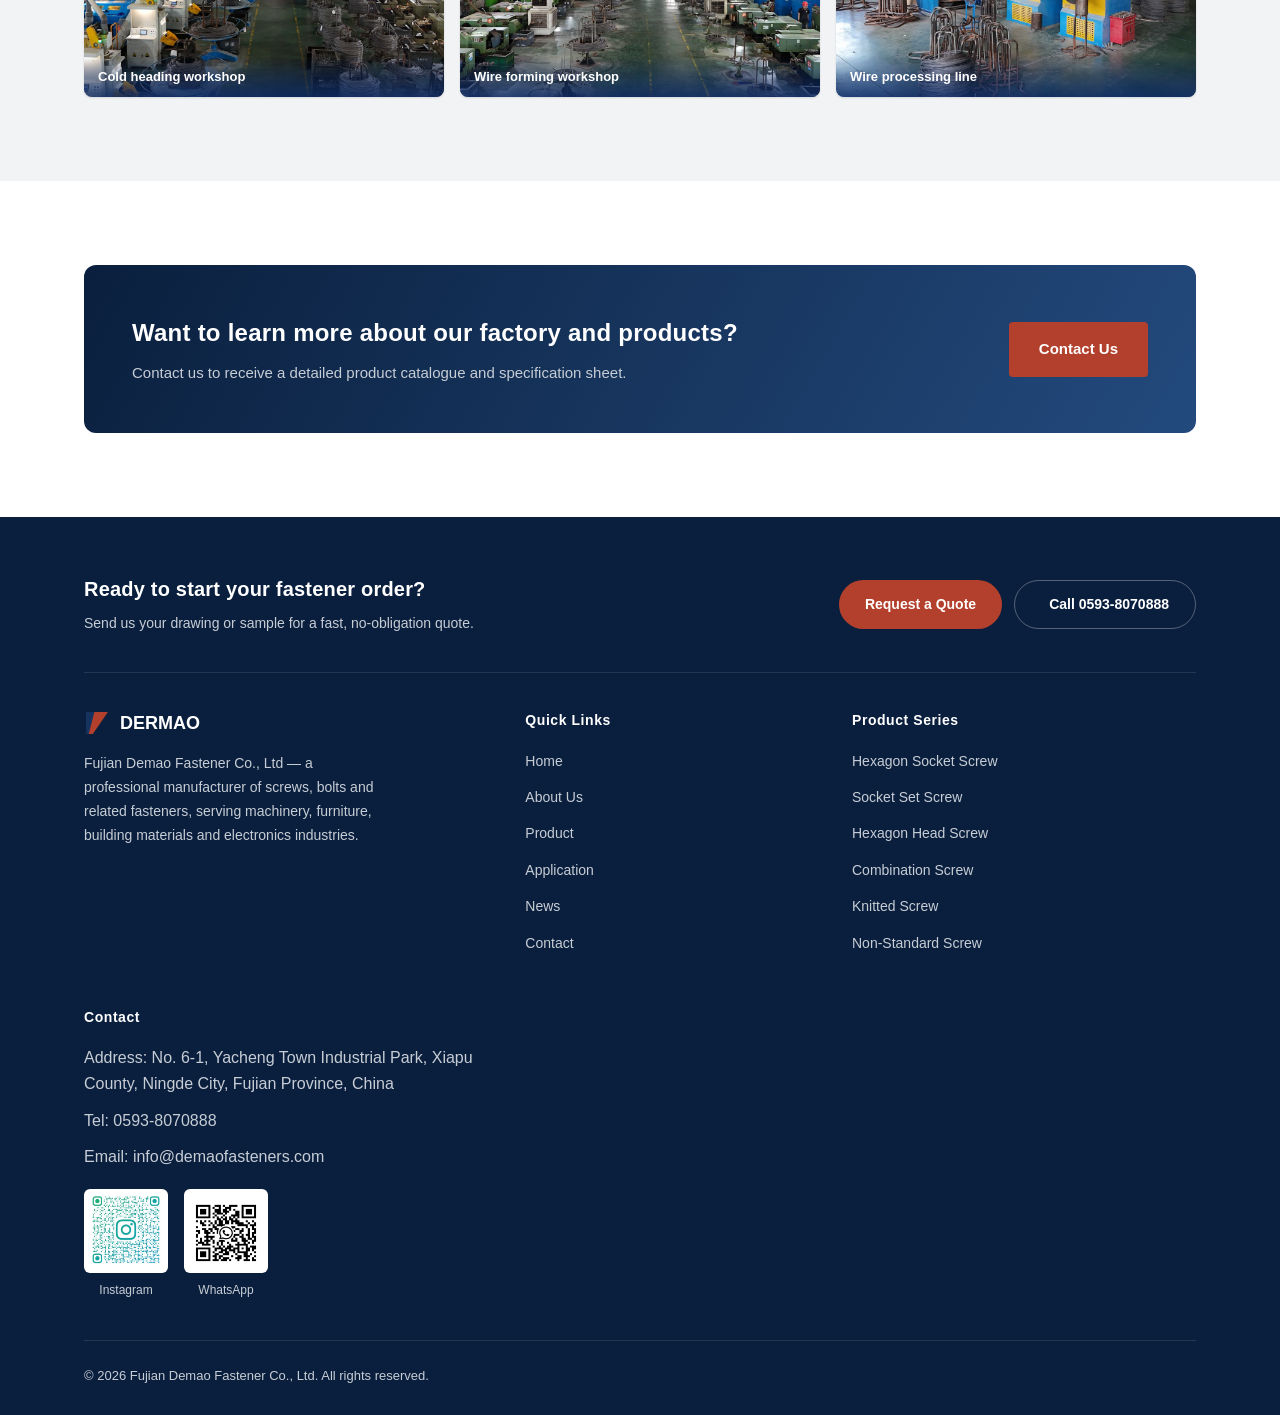
==== commit d0ada629: "Fill in contact email and remove site-wide placeholder disclaimer Co-Authored-By: Claude Sonnet 5 <n" ====
--- a/about.html
+++ b/about.html
@@ -235,7 +235,7 @@
         <ul>
           <li>Address: No. 6-1, Yacheng Town Industrial Park, Xiapu County, Ningde City, Fujian Province, China</li>
           <li>Tel: 0593-8070888</li>
-          <li>Email: [Replace: email address]</li>
+          <li>Email: info@demaofasteners.com</li>
         </ul>
         <div class="footer-qr-row">
           <div class="footer-qr-item">
@@ -251,7 +251,6 @@
     </div>
     <div class="footer-bottom">
       <span>&copy; <span id="year">2026</span> Fujian Demao Fastener Co., Ltd. All rights reserved.</span>
-      <span>Some content on this site is placeholder text — please replace with verified information before launch.</span>
     </div>
   </div>
 </footer>
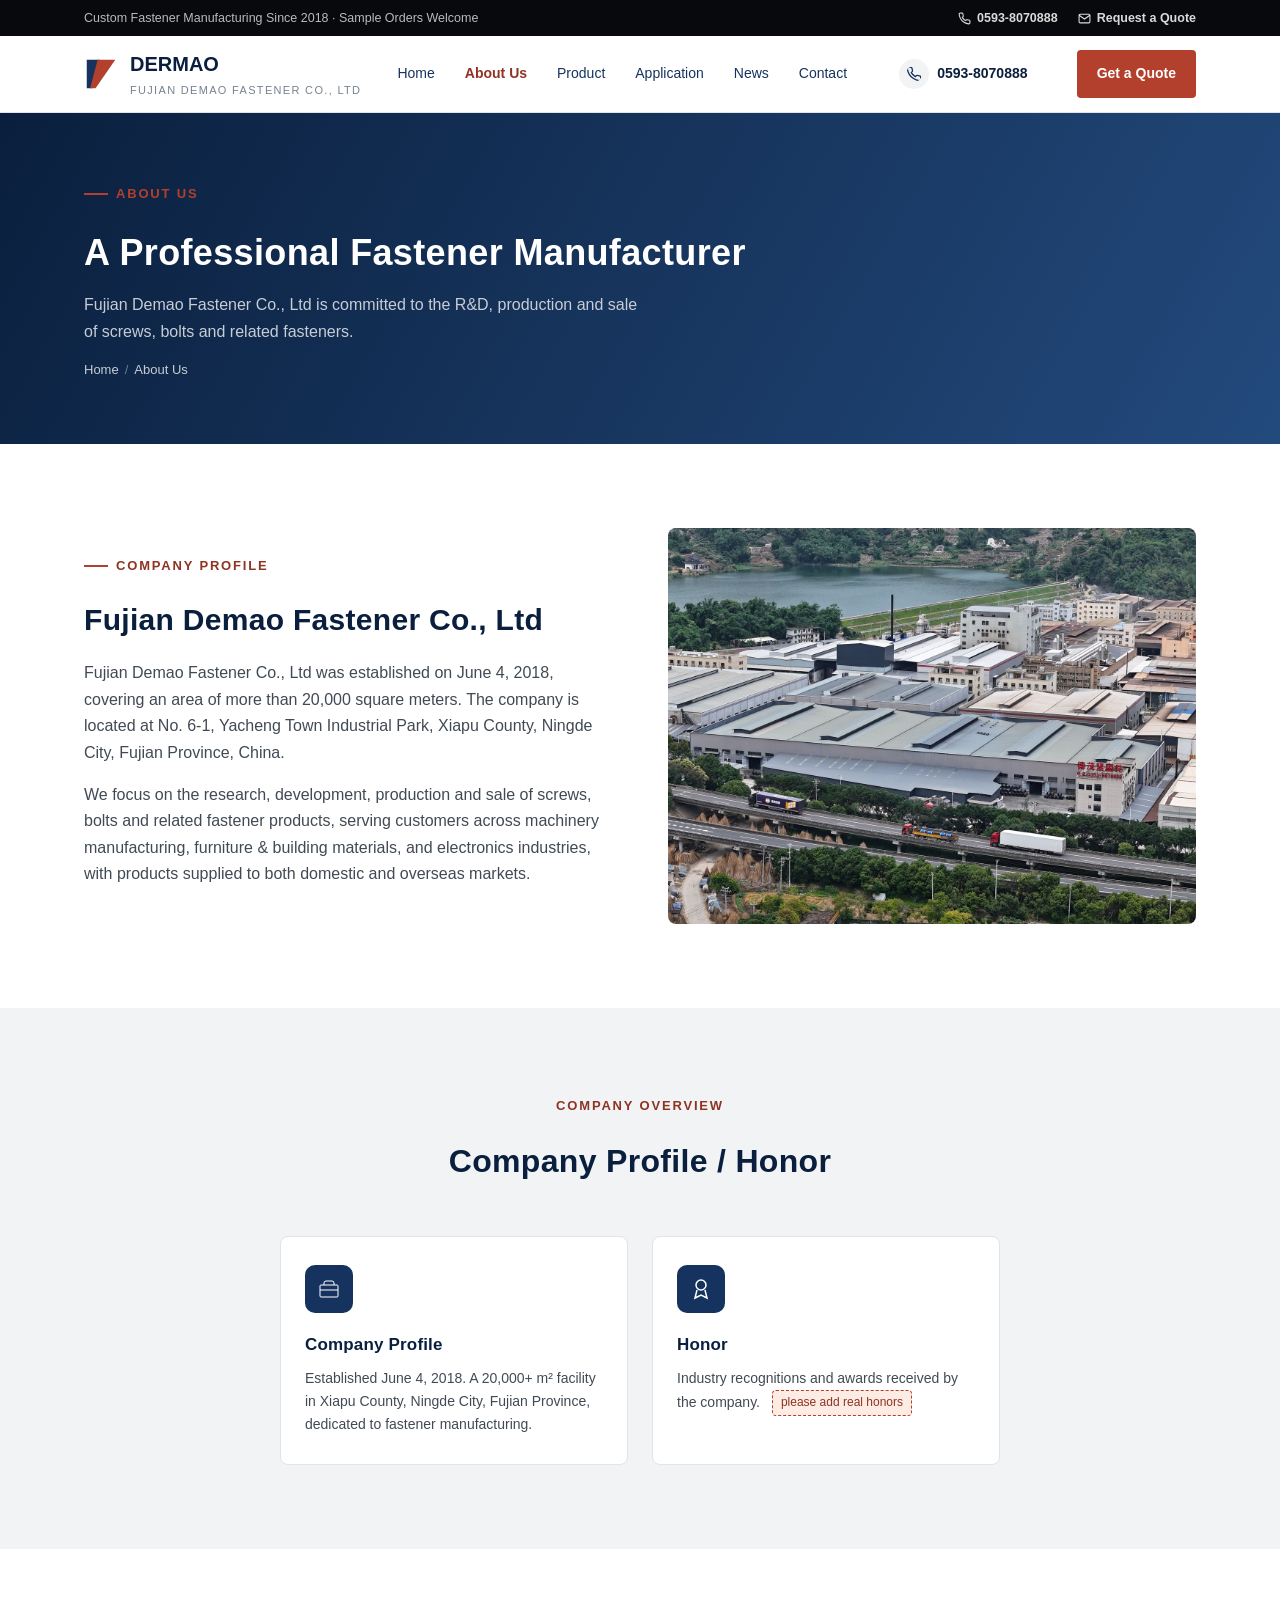
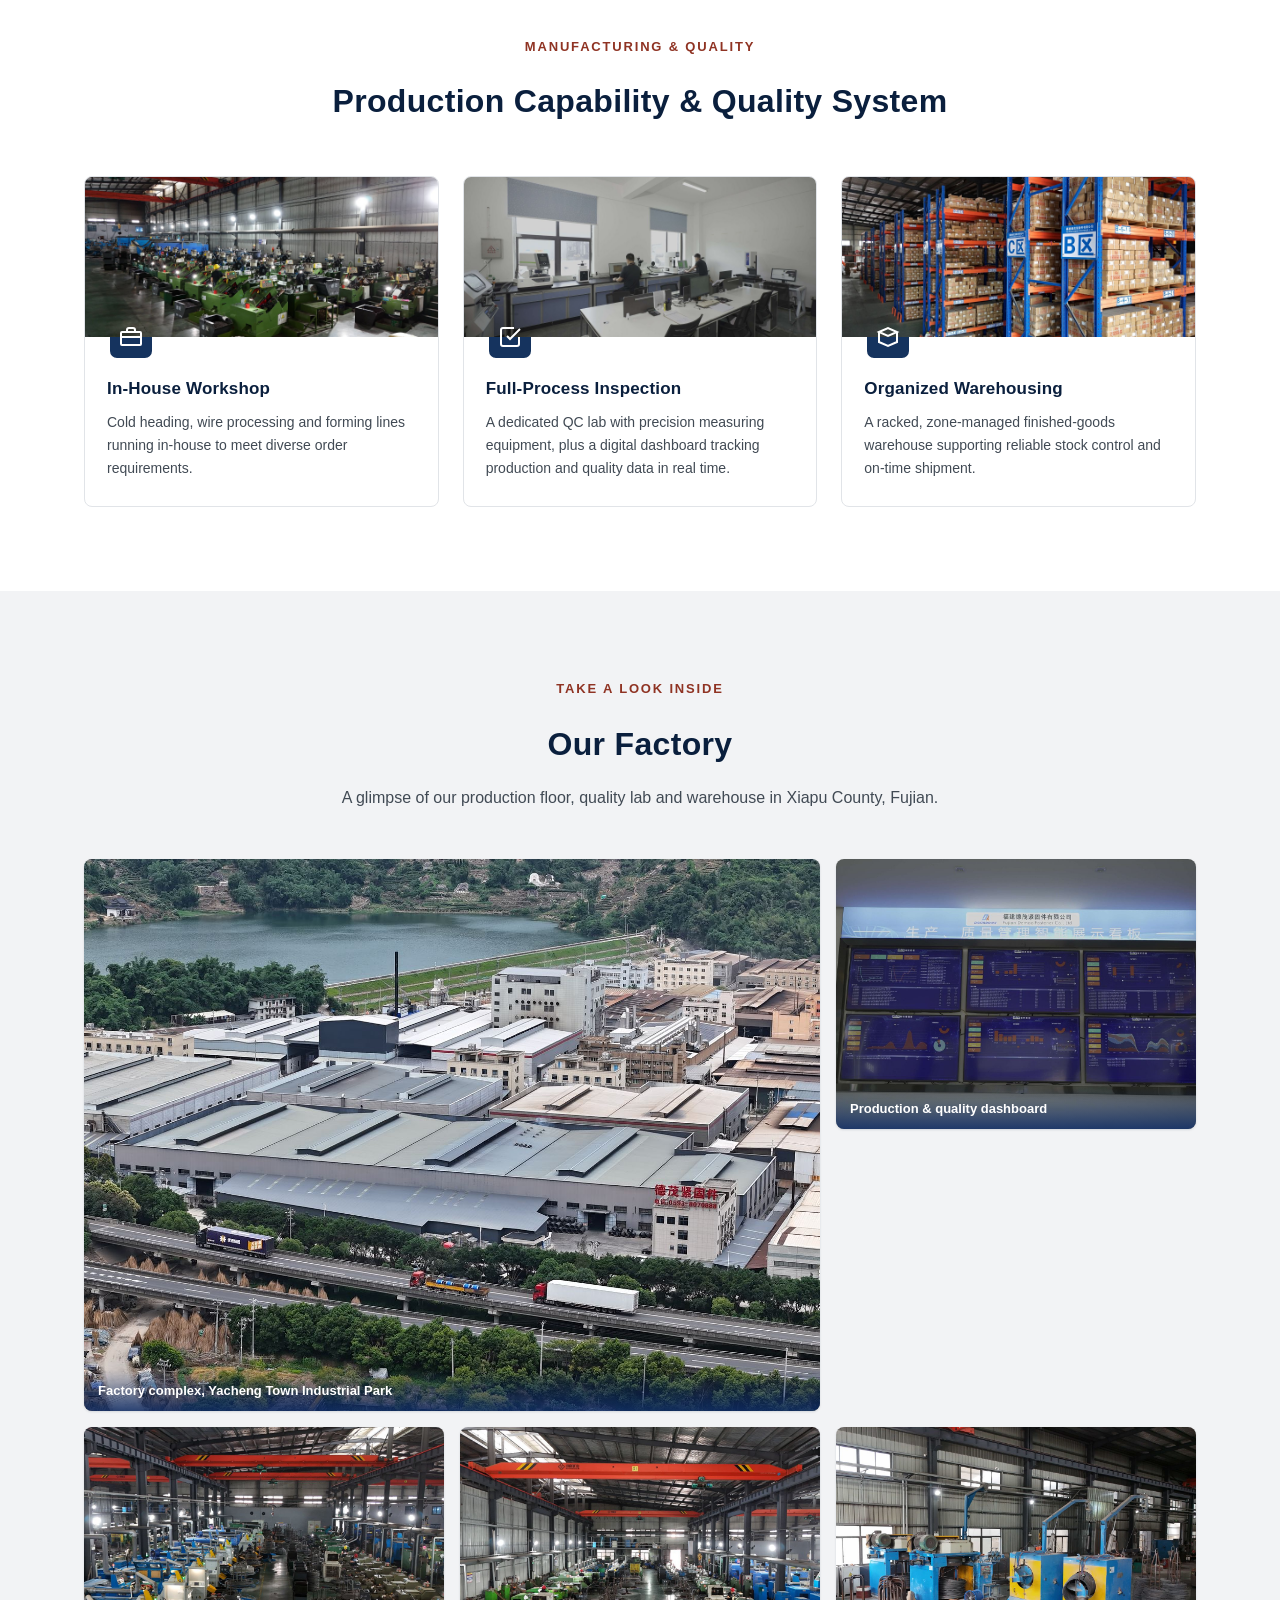
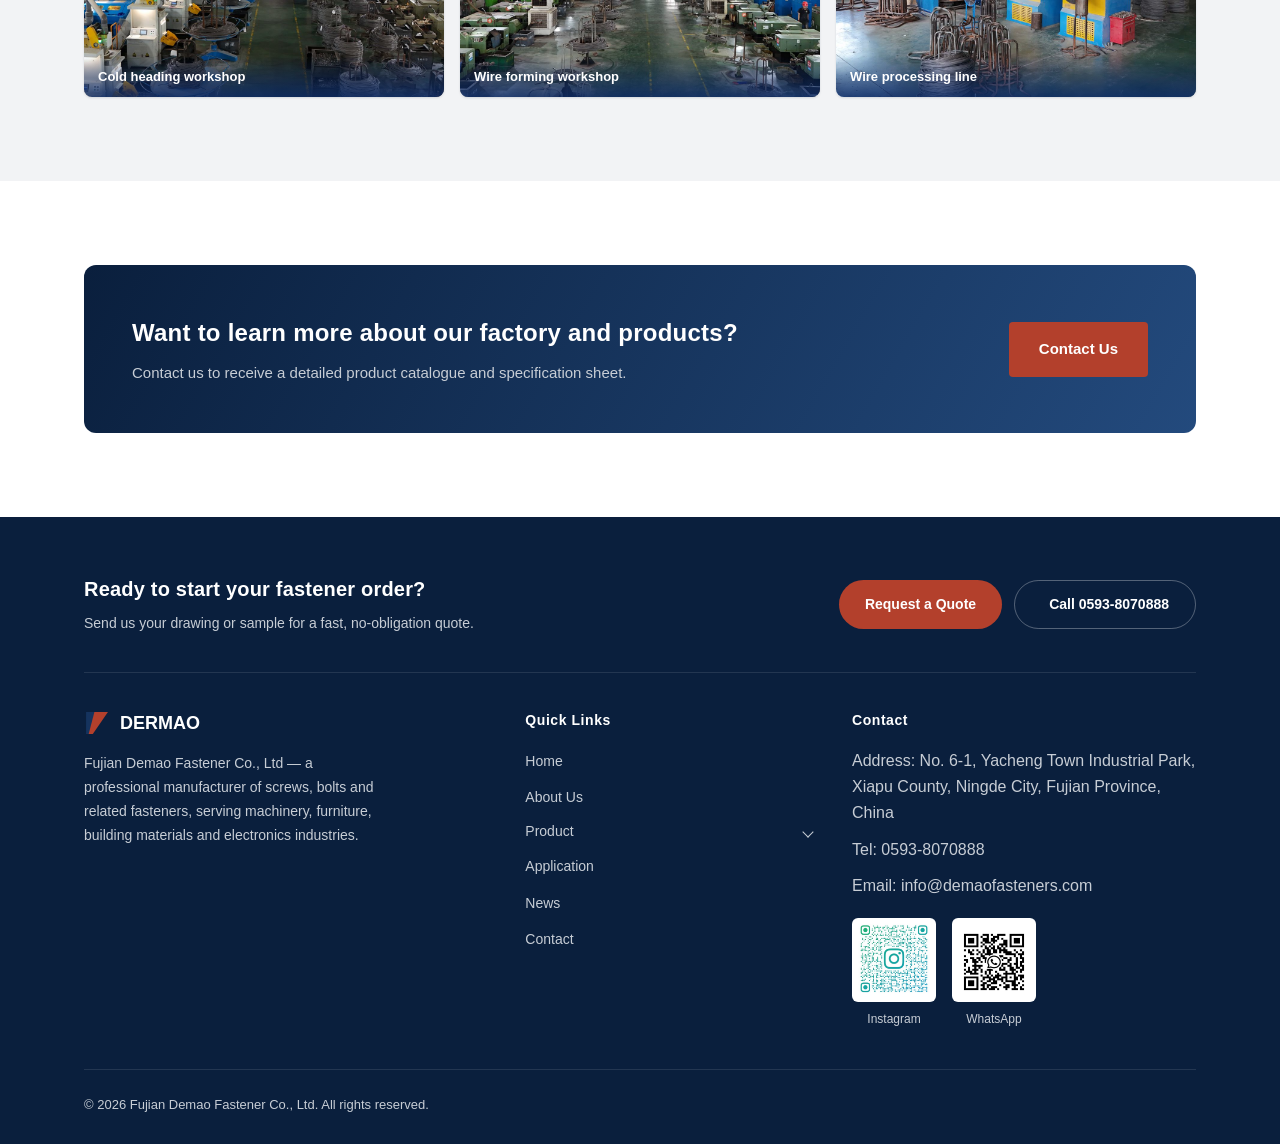
==== commit f3d86aa9: "Merge Product Series footer column into Product dropdown across all pages Co-Authored-By: Claude Son" ====
--- a/about.html
+++ b/about.html
@@ -213,21 +213,23 @@
         <ul>
           <li><a href="index.html">Home</a></li>
           <li><a href="about.html">About Us</a></li>
-          <li><a href="products.html">Product</a></li>
+          <li>
+            <details class="footer-dropdown">
+              <summary>Product</summary>
+              <ul class="footer-submenu">
+                <li><a href="products.html">All Products</a></li>
+                <li><a href="products.html">Hexagon Socket Screw</a></li>
+                <li><a href="products.html">Socket Set Screw</a></li>
+                <li><a href="products.html">Hexagon Head Screw</a></li>
+                <li><a href="products.html">Combination Screw</a></li>
+                <li><a href="products.html">Knitted Screw</a></li>
+                <li><a href="products.html">Non-Standard Screw</a></li>
+              </ul>
+            </details>
+          </li>
           <li><a href="application.html">Application</a></li>
           <li><a href="news.html">News</a></li>
           <li><a href="contact.html">Contact</a></li>
-        </ul>
-      </div>
-      <div class="footer-col">
-        <h4>Product Series</h4>
-        <ul>
-          <li><a href="products.html">Hexagon Socket Screw</a></li>
-          <li><a href="products.html">Socket Set Screw</a></li>
-          <li><a href="products.html">Hexagon Head Screw</a></li>
-          <li><a href="products.html">Combination Screw</a></li>
-          <li><a href="products.html">Knitted Screw</a></li>
-          <li><a href="products.html">Non-Standard Screw</a></li>
         </ul>
       </div>
       <div class="footer-col">
